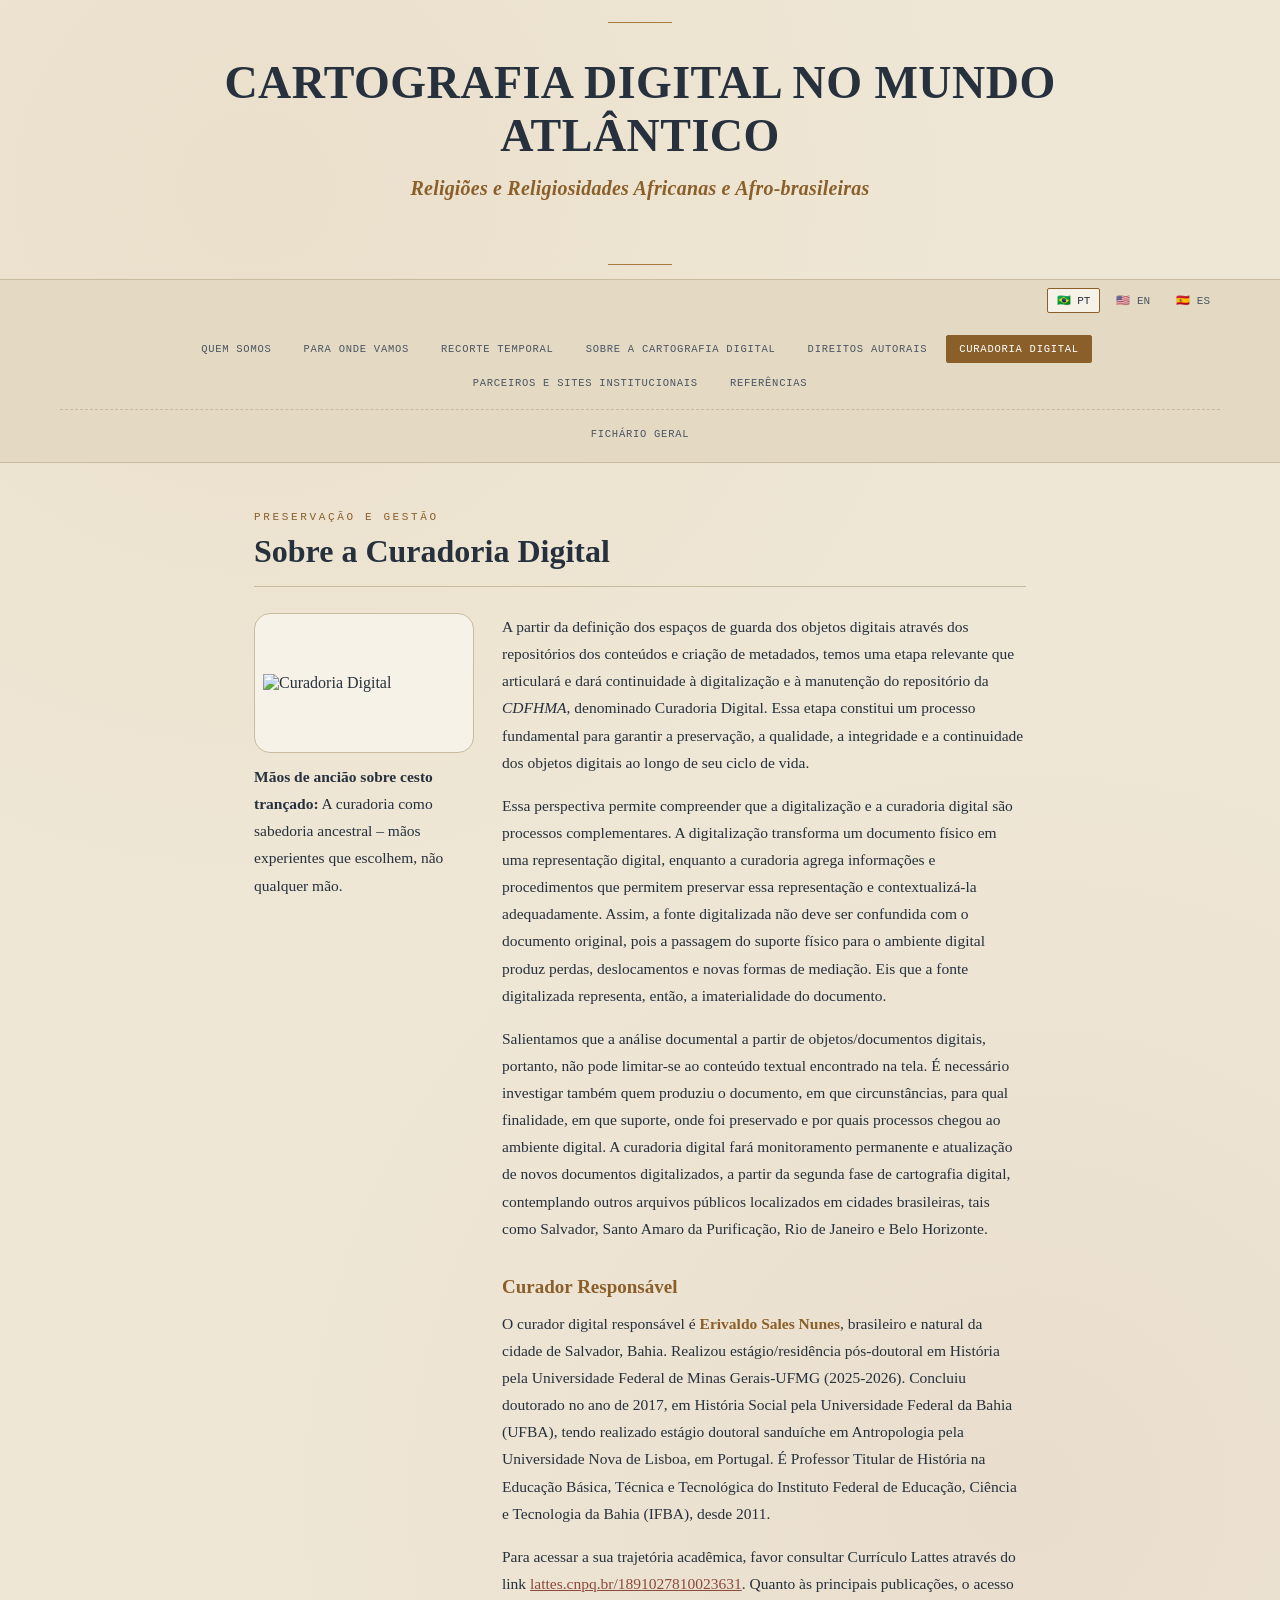
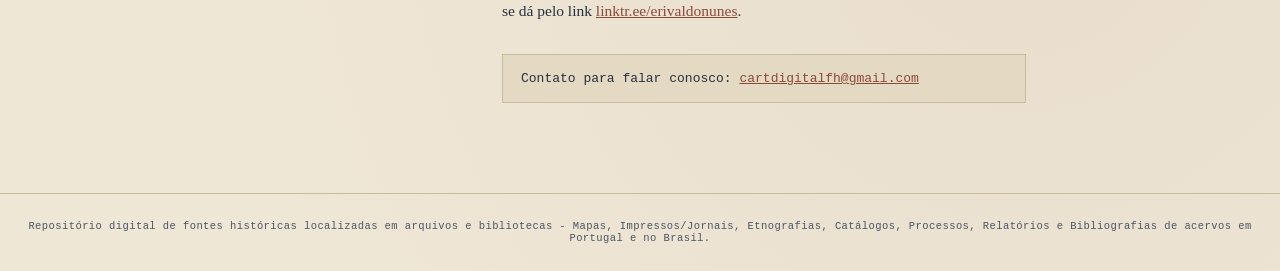
==== paginas/curadoria-digital.html @ 0e6ecdb9 "Atualização de traduções e divisão do site de forma organizada." ====
﻿<!DOCTYPE html>
<html lang="pt-BR">
<head>
<meta charset="UTF-8">
<meta name="viewport" content="width=device-width, initial-scale=1.0">
<title>Curadoria Digital | CARTOGRAFIA DIGITAL NO MUNDO ATLÂNTICO</title>
<link rel="stylesheet" href="../css/site.css">
</head>
<body data-page="curadoria-digital">
<header>
  <div class="brand-mark">
    <span class="logo-slot">
      <img src="https://i.ibb.co/hRgBhVH2/Whats-App-Image-2026-09-14-at-12-13-45.jpg" alt="Logo do projeto" onerror="this.parentElement.style.display='none'">
    </span>
  </div>
  <div class="brand-mark brand-mark--right">
    <span class="logo-slot">
      <img src="https://i.ibb.co/gMy9X9Sw/imagem-direit.jpg" alt="Imagem institucional" onerror="this.parentElement.style.display='none'">
    </span>
  </div>
  <h1>CARTOGRAFIA DIGITAL NO MUNDO ATLÂNTICO</h1>
  <p class="header-subtitle">Religiões e Religiosidades Africanas e Afro-brasileiras</p>
</header>
<nav class="language-switcher" aria-label="Idioma / Language / Idioma">
  <a href="?lang=pt" data-language="pt" aria-label="Português" title="Português">🇧🇷 PT</a>
  <a href="?lang=en" data-language="en" aria-label="English" title="English">🇺🇸 EN</a>
  <a href="?lang=es" data-language="es" aria-label="Español" title="Español">🇪🇸 ES</a>
</nav>
<nav class="site-nav" aria-label="Navegação principal">
  <div class="site-nav-row">
    <a href="quem-somos.html">Quem Somos</a>
    <a href="onde-chegar.html">Para Onde Vamos</a>
    <a href="recorte-temporal.html">Recorte Temporal</a>
    <a href="sobre-cdfhma.html">Sobre a Cartografia Digital</a>
    <a href="direitos-autorais.html">Direitos Autorais</a>
    <a href="curadoria-digital.html" class="active" aria-current="page">Curadoria Digital</a>
    <a href="parceiros.html">Parceiros e Sites Institucionais</a>
    <a href="referencias.html">Referências</a>
  </div>
  <div class="site-nav-row site-nav-row--fichario">
    <a href="../index.html">FICHÁRIO GERAL</a>
  </div>
</nav>
<section class="content-page">
  <div class="content-wrap">
    <div class="content-eyebrow">Preservação e Gestão</div>
    <h2>Sobre a Curadoria Digital</h2>
    <div class="content-body-with-image">
      <div class="page-figure">
        <div class="page-image">
          <img src="https://i.ibb.co/v4zdNG2F/curadoria-digital.jpg" alt="Curadoria Digital">
        </div>
        <p class="page-figure-caption"><strong>Mãos de ancião sobre cesto trançado:</strong> A curadoria como sabedoria ancestral – mãos experientes que escolhem, não qualquer mão.</p>
      </div>
      <div class="content-text">
    <p>A partir da definição dos espaços de guarda dos objetos digitais através dos repositórios dos conteúdos e criação de metadados, temos uma etapa relevante que articulará e dará continuidade à digitalização e à manutenção do repositório da <em>CDFHMA</em>, denominado Curadoria Digital. Essa etapa constitui um processo fundamental para garantir a preservação, a qualidade, a integridade e a continuidade dos objetos digitais ao longo de seu ciclo de vida.</p>
    <p>Essa perspectiva permite compreender que a digitalização e a curadoria digital são processos complementares. A digitalização transforma um documento físico em uma representação digital, enquanto a curadoria agrega informações e procedimentos que permitem preservar essa representação e contextualizá-la adequadamente. Assim, a fonte digitalizada não deve ser confundida com o documento original, pois a passagem do suporte físico para o ambiente digital produz perdas, deslocamentos e novas formas de mediação. Eis que a fonte digitalizada representa, então, a imaterialidade do documento.</p>
    <p>Salientamos que a análise documental a partir de objetos/documentos digitais, portanto, não pode limitar-se ao conteúdo textual encontrado na tela. É necessário investigar também quem produziu o documento, em que circunstâncias, para qual finalidade, em que suporte, onde foi preservado e por quais processos chegou ao ambiente digital. A curadoria digital fará monitoramento permanente e atualização de novos documentos digitalizados, a partir da segunda fase de cartografia digital, contemplando outros arquivos públicos localizados em cidades brasileiras, tais como Salvador, Santo Amaro da Purificação, Rio de Janeiro e Belo Horizonte.</p>

    <h3>Curador Responsável</h3>
    <p>O curador digital responsável é <strong>Erivaldo Sales Nunes</strong>, brasileiro e natural da cidade de Salvador, Bahia. Realizou estágio/residência pós-doutoral em História pela Universidade Federal de Minas Gerais-UFMG (2025-2026). Concluiu doutorado no ano de 2017, em História Social pela Universidade Federal da Bahia (UFBA), tendo realizado estágio doutoral sanduíche em Antropologia pela Universidade Nova de Lisboa, em Portugal. É Professor Titular de História na Educação Básica, Técnica e Tecnológica do Instituto Federal de Educação, Ciência e Tecnologia da Bahia (IFBA), desde 2011.</p>
    <p>Para acessar a sua trajetória acadêmica, favor consultar Currículo Lattes através do link <a href="http://lattes.cnpq.br/1891027810023631" target="_blank" rel="noopener">lattes.cnpq.br/1891027810023631</a>. Quanto às principais publicações, o acesso se dá pelo link <a href="https://linktr.ee/erivaldonunes?utm_source=linktree_profile_share" target="_blank" rel="noopener">linktr.ee/erivaldonunes</a>.</p>

    <div class="contact-box">Contato para falar conosco: <a href="mailto:cartdigitalfh@gmail.com">cartdigitalfh@gmail.com</a></div>
      </div>
    </div>
  </div>
</section>
<footer>Repositório digital de fontes históricas localizadas em arquivos e bibliotecas - Mapas, Impressos/Jornais, Etnografias, Catálogos, Processos, Relatórios e Bibliografias de acervos em Portugal e no Brasil.</footer>
<script src="../js/traducao.js" defer></script>
</body>
</html>
---- css/site.css ----
﻿@import url('https://cdnjs.cloudflare.com/ajax/libs/ibm-plex/6.4.1/css/ibm-plex-mono.min.css');

  :root{
    --paper: #EFE7D6;
    --paper-dark: #E4D9C2;
    --ink: #26313D;
    --ink-soft: #4B5563;
    --line: #C9BBA0;
    --brass: #A97A3D;
    --brass-dark: #8A5F2A;
    --seal: #8C4A3B;
    --card: #F7F2E7;
    --shadow: rgba(38,49,61,0.18);

    --c-C: #4C6B8A;  /* Cartografia - azul mapa */
    --c-B: #8C4A3B;  /* Bibliografia - vermelho tinta */
    --c-I: #A97A3D;  /* Iconografia - sépia */
    --c-F: #5B7A54;  /* Fotografia - verde musgo */
    --c-D: #6B5B95;  /* Documento oficial - roxo selo */
    --c-M: #4B5563;  /* Manuscrito - grafite */
    --c-A: #B08D57;  /* Áudio/Depoimento oral - dourado */
    --c-IMP: #B5652D;  /* Impresso/Jornal-Boletim - laranja queimado */
    --c-PPC: #6E3B3B;  /* Processo Político e Civil - vinho */
    --c-CAT: #3E7C6B;  /* Catálogo - verde petróleo */
    --c-RELAT: #7A5C3E;  /* Relatório - marrom couro */
  }

  *{box-sizing:border-box;}
  html{scroll-behavior:smooth;}

  body{
    margin:0;
    background:
      radial-gradient(circle at 20% 10%, rgba(169,122,61,0.07), transparent 40%),
      radial-gradient(circle at 80% 80%, rgba(140,74,59,0.06), transparent 45%),
      var(--paper);
    color:var(--ink);
    font-family: 'Source Serif 4', 'Georgia', serif;
    -webkit-font-smoothing: antialiased;
  }

  /* ---------- Header/Cabeçalho ---------- */
  header{
    padding: 56px 24px 40px;
    text-align:center;
    border-bottom: 1px solid var(--line);
    position:relative;
  }
  header::before, header::after{
    content:"";
    position:absolute;
    left:50%; transform:translateX(-50%);
    width:64px; height:1px;
    background:var(--brass);
  }
  header::before{ top:22px; }
  header::after{ bottom:14px; }

  .brand-mark{
    position:absolute;
    top:18px;
    left:24px;
    display:flex;
    align-items:center;
    gap:12px;
    max-width: 22vw;
  }
  .brand-mark--right{
    left:auto;
    right:24px;
  }
  .brand-mark .logo-slot{
    width:clamp(56px, 10vw, 230px);
    height:clamp(56px, 10vw, 230px);
    border:1px solid var(--line);
    border-radius:16px;
    background:var(--card);
    display:flex;
    align-items:center;
    justify-content:center;
    overflow:hidden;
    flex-shrink:0;
  }
  .brand-mark .logo-slot img{
    max-width:100%;
    max-height:100%;
    object-fit:contain;
    display:block;
  }
  .brand-mark .brand-label{
    font-family:'IBM Plex Mono', monospace;
    font-size:10.5px;
    letter-spacing:.1em;
    text-transform:uppercase;
    color:var(--ink-soft);
    text-align:left;
    line-height:1.35;
    max-width:130px;
  }
  @media (min-width:641px){
    header{ padding-bottom: 75px; }
    header{ padding-left: clamp(90px, 14vw, 260px); padding-right: clamp(90px, 14vw, 260px); }
  }
  @media (min-width:768px){
    header p.header-subtitle{ white-space:nowrap; }
  }
  @media (max-width:900px){
    .brand-mark .logo-slot{ width:clamp(48px, 9vw, 90px); height:clamp(48px, 9vw, 90px); }
  }
  @media (max-width:640px){
    header{ padding-left:24px; padding-right:24px; }
    .brand-mark{
      position:static;
      display:inline-flex;
      justify-content:center;
      vertical-align:top;
      margin:0 10px 14px;
      max-width:none;
    }
    .brand-mark .logo-slot{ width:64px; height:64px; }
  }

  /* ---------- Navegação entre páginas ---------- */
  .language-switcher{
    display:flex;
    justify-content:flex-end;
    gap:6px;
    padding:8px clamp(16px, 5vw, 60px);
    background:var(--paper-dark);
  }
  .language-switcher a{
    padding:5px 9px;
    border:1px solid transparent;
    border-radius:2px;
    color:var(--ink-soft);
    font-family:'IBM Plex Mono', monospace;
    font-size:11px;
    text-decoration:none;
    transition:all .15s ease;
  }
  .language-switcher a:hover,
  .language-switcher a[aria-current="true"]{
    color:var(--ink);
    border-color:var(--brass-dark);
    background:var(--card);
  }

  .site-nav{
    display:flex;
    flex-direction:column;
    align-items:center;
    gap:10px;
    padding:14px clamp(16px, 5vw, 60px);
    background:var(--paper-dark);
    border-bottom:1px solid var(--line);
  }
  .site-nav-row{
    display:flex;
    flex-wrap:wrap;
    justify-content:center;
    gap:6px;
  }
  .site-nav-row--fichario{
    margin-top:2px;
    padding-top:10px;
    border-top:1px dashed var(--line);
    width:100%;
  }
  .site-nav a{
    font-family:'IBM Plex Mono', monospace;
    font-size:10.5px;
    letter-spacing:.07em;
    text-transform:uppercase;
    color:var(--ink-soft);
    background:transparent;
    border:1px solid transparent;
    padding:7px 12px;
    border-radius:2px;
    cursor:pointer;
    transition: all .15s ease;
    white-space:nowrap;
  }
  .site-nav a:hover{
    color:var(--ink);
    border-color:var(--line);
  }
  .site-nav a.active{
    color:#fff;
    background:var(--brass-dark);
    border-color:var(--brass-dark);
  }

  .content-wrap{
    max-width:820px;
    margin:0 auto;
    padding:48px 24px 90px;
  }
  .content-eyebrow{
    font-family:'IBM Plex Mono', monospace;
    font-size:11px;
    letter-spacing:.24em;
    text-transform:uppercase;
    color:var(--brass-dark);
    margin-bottom:10px;
  }
  .content-wrap h2{
    font-family:'Playfair Display', 'Georgia', serif;
    font-size:clamp(24px, 4vw, 32px);
    margin:0 0 26px;
    padding-bottom:16px;
    border-bottom:1px solid var(--line);
  }
  .content-wrap h3{
    font-family:'Playfair Display', 'Georgia', serif;
    font-size:19px;
    margin:34px 0 12px;
    color:var(--brass-dark);
  }
  .content-wrap p{
    font-size:15.5px;
    line-height:1.75;
    color:var(--ink);
    margin:0 0 16px;
  }
  .content-wrap ul, .content-wrap ol{
    margin:0 0 16px;
    padding-left:22px;
    line-height:1.7;
    font-size:15px;
  }
  #page-direitos-autorais .content-text ul{
    font-size:15.5px;
  }
  .content-wrap li{ margin-bottom:6px; }
  .content-wrap a{ color:var(--seal); }
  .content-wrap strong{ color:var(--brass-dark); }

  .content-body-with-image{
    display:flex;
    gap:28px;
    align-items:flex-start;
  }
  .content-body-with-image .content-text{
    flex:1;
    min-width:0;
  }
  .content-image-frame{
    margin:16px auto 0;
  }
  .page-figure{
    flex-shrink:0;
    width:clamp(140px, 22vw, 220px);
    display:flex;
    flex-direction:column;
    gap:10px;
  }
  .page-image{
    width:100%;
    min-height:140px;
    border:1px solid var(--line);
    border-radius:16px;
    background:var(--card);
    overflow:hidden;
    display:flex;
    align-items:center;
    justify-content:center;
    padding:8px;
  }
  .page-image img{
    width:100%;
    height:auto;
    max-height:360px;
    object-fit:contain;
    display:block;
  }
  .page-image.content-image-frame{
    width:fit-content;
    max-width:100%;
    min-height:0;
    padding:0;
  }
  .content-image-frame img{
    width:auto;
    max-width:100%;
  }
  .page-image.placeholder{
    flex-direction:column;
    gap:6px;
    border-style:dashed;
    color:var(--ink-soft);
    text-align:center;
    padding:10px;
  }
  .page-image.placeholder .ph-icon{ font-size:1.8rem; opacity:.55; }
  .page-image.placeholder .ph-txt{ font-size:0.7rem; letter-spacing:.04em; text-transform:uppercase; opacity:.7; }
  .page-figure-caption{
    margin:0;
    font-size:0.85rem;
    line-height:1.55;
    color:var(--ink-soft);
  }
  .page-figure-caption strong{ color:var(--ink); }
  .page-intro-figure{
    padding:20px clamp(16px, 5vw, 60px) 0;
  }
  .page-intro-figure .page-figure{
    width:clamp(140px, 22vw, 220px);
    margin:0 auto;
  }
  @media (max-width:640px){
    .content-body-with-image{ flex-direction:column; }
    .page-figure{ width:100%; max-width:260px; margin:0 auto 10px; }
  }

  .info-table{
    width:100%;
    border-collapse:collapse;
    margin:8px 0 24px;
    font-size:13px;
  }
  .info-table caption{
    font-family:'IBM Plex Mono', monospace;
    font-size:11px;
    letter-spacing:.06em;
    color:var(--ink-soft);
    text-align:left;
    margin-bottom:8px;
  }
  .info-table th, .info-table td{
    border:1px solid var(--line);
    padding:8px 10px;
    text-align:left;
  }
  .info-table thead th{
    background:var(--paper-dark);
    font-family:'IBM Plex Mono', monospace;
    font-size:10.5px;
    letter-spacing:.06em;
    text-transform:uppercase;
    color:var(--ink-soft);
  }
  .info-table td{ font-family:'IBM Plex Mono', monospace; }
  .info-table tfoot td{ font-weight:700; background:var(--paper-dark); }

  .meta-steps{
    list-style:none;
    margin:0 0 24px;
    padding:0;
    display:flex;
    flex-direction:column;
    gap:10px;
  }
  .meta-steps li{
    display:flex;
    gap:14px;
    align-items:flex-start;
    border:1px solid var(--line);
    background:var(--card);
    padding:12px 14px;
    border-radius:2px;
  }
  .meta-steps .num{
    flex-shrink:0;
    width:24px; height:24px;
    border-radius:50%;
    background:var(--brass-dark);
    color:#fff;
    font-family:'IBM Plex Mono', monospace;
    font-size:11px;
    display:flex;
    align-items:center;
    justify-content:center;
  }
  .meta-steps .txt b{
    display:block;
    font-family:'IBM Plex Mono', monospace;
    font-size:13px;
    line-height:1.4;
    letter-spacing:.04em;
    text-transform:uppercase;
    color:var(--brass-dark);
    margin-bottom:3px;
  }
  .meta-steps .txt span{
    font-size:13.5px;
    color:var(--ink-soft);
    line-height:1.5;
  }

  .partner-cols{
    display:grid;
    grid-template-columns: repeat(auto-fit, minmax(220px, 1fr));
    gap:24px;
    margin-bottom:24px;
  }
  .partner-cols h4{
    font-family:'IBM Plex Mono', monospace;
    font-size:10.5px;
    letter-spacing:.08em;
    text-transform:uppercase;
    color:var(--ink-soft);
    margin:0 0 8px;
  }

  .ref-item{
    font-size:13.5px;
    line-height:1.7;
    color:var(--ink-soft);
    margin-bottom:14px;
    padding-left:0;
  }

  .contact-box{
    margin-top:30px;
    padding:16px 18px;
    border:1px solid var(--line);
    background:var(--paper-dark);
    font-family:'IBM Plex Mono', monospace;
    font-size:13px;
  }

  .eyebrow{
    font-family:'IBM Plex Mono', monospace;
    font-size:11px;
    letter-spacing:.28em;
    text-transform:uppercase;
    color:var(--brass-dark);
    margin-bottom:14px;
  }
  h1{
    font-family:'Playfair Display', 'Georgia', serif;
    font-weight:700;
    font-size:clamp(28px, 5vw, 46px);
    margin:0 0 10px;
    letter-spacing:.01em;
  }
  header p{
    max-width:560px;
    margin:0 auto;
    color:var(--ink-soft);
    font-size:15px;
    line-height:1.6;
  }
  header p.header-subtitle{
    font-family:'Playfair Display', 'Georgia', serif;
    font-size:clamp(16px, 2.4vw, 20px);
    font-weight:600;
    font-style:italic;
    color:var(--brass-dark);
    letter-spacing:.01em;
  }

  /* ---------- Filtros ---------- */
  .drawer{
    width:100%;
    max-width:none;
    margin: 0;
    padding: 22px clamp(24px, 6vw, 80px);
    background:var(--paper-dark);
    border-bottom:1px solid var(--line);
    display:flex;
    flex-direction:column;
    gap:14px;
    align-items:center;
    position:sticky;
    top:0;
    z-index:10;
    backdrop-filter: blur(2px);
  }
  .drawer-row{
    width:100%;
    display:flex;
    flex-wrap:nowrap;
    gap:16px;
    align-items:flex-end;
    justify-content:center;
    overflow-x:auto;
    padding-bottom:2px;
  }
  .drawer-row-secondary{
    flex-wrap:wrap;
    row-gap:8px;
    justify-content:center;
  }
  .drawer-row-secondary .field{ flex:0 1 260px; }
  .field{
    display:flex;
    flex-direction:column;
    gap:5px;
    flex:1 1 130px;
    min-width:0;
  }
  .drawer-row .field{ flex-shrink:1; }
  .field label{
    font-family:'IBM Plex Mono', monospace;
    font-size:10px;
    letter-spacing:.14em;
    text-transform:uppercase;
    color:var(--ink-soft);
  }
  .field input, .field select{
    font-family:'IBM Plex Mono', monospace;
    font-size:13px;
    padding:8px 10px;
    border:1px solid var(--line);
    background:var(--card);
    color:var(--ink);
    border-radius:2px;
    min-width:120px;
    width:100%;
  }
  .field input:focus, .field select:focus{
    outline:2px solid var(--brass);
    outline-offset:1px;
  }
  #busca{ min-width:180px; flex:1.4; }

  .count-tag{
    font-family:'IBM Plex Mono', monospace;
    font-size:11px;
    color:var(--ink-soft);
    padding-bottom:9px;
    white-space:nowrap;
  }
  .count-tag b{ color:var(--ink); }

  /* ---------- Grid de fichas ---------- */
  main{
    max-width:1100px;
    margin:0 auto;
    padding:36px 24px 80px;
  }
  .grid{
    display:grid;
    grid-template-columns: repeat(auto-fill, minmax(300px, 1fr));
    gap:26px;
  }

  .card{
    background:var(--card);
    border:1px solid var(--line);
    border-top: 4px solid var(--tipo-color, var(--brass));
    box-shadow: 0 2px 0 var(--line), 4px 6px 14px var(--shadow);
    padding:20px 20px 18px;
    position:relative;
    display:flex;
    flex-direction:column;
    gap:10px;
    opacity:0;
    transform:translateY(10px);
    animation: rise .5s ease forwards;
  }
  @keyframes rise{ to{ opacity:1; transform:translateY(0);} }

  .card::before{
    content:"";
    position:absolute;
    top:10px; right:16px;
    width:10px; height:10px;
    border-radius:50%;
    background: var(--paper);
    box-shadow: inset 0 0 0 1px var(--line);
  }

  .catalog-no{
    font-family:'IBM Plex Mono', monospace;
    font-size:11px;
    color:var(--ink-soft);
    letter-spacing:.06em;
  }

  .tipo-tag{
    align-self:flex-start;
    font-family:'IBM Plex Mono', monospace;
    font-size:10px;
    letter-spacing:.08em;
    text-transform:uppercase;
    color:#fff;
    background:var(--tipo-color, var(--brass));
    padding:3px 9px;
    border-radius:2px;
  }

  .card h3{
    font-family:'Playfair Display', 'Georgia', serif;
    font-size:19px;
    margin:2px 0 0;
    line-height:1.3;
  }

  .desc{
    font-size:14px;
    color:var(--ink-soft);
    line-height:1.55;
    flex-grow:1;
  }

  .meta-row{
    display:flex;
    flex-wrap:wrap;
    gap:8px 18px;
    font-family:'IBM Plex Mono', monospace;
    font-size:11.5px;
    color:var(--ink);
    border-top:1px dashed var(--line);
    padding-top:10px;
    margin-top:4px;
  }
  .meta-row span{ display:flex; gap:5px; align-items:baseline; }
  .meta-row span em{
    font-style:normal;
    color:var(--ink-soft);
    text-transform:uppercase;
    font-size:9.5px;
    letter-spacing:.08em;
  }

  .tema{
    font-size:12px;
    color:var(--brass-dark);
    font-family:'IBM Plex Mono', monospace;
  }

  .link-arquivo{
    margin-top:6px;
    align-self:flex-start;
    font-family:'IBM Plex Mono', monospace;
    font-size:12px;
    color:var(--seal);
    text-decoration:none;
    border-bottom:1px solid var(--seal);
    padding-bottom:1px;
    transition: opacity .15s ease;
  }
  .link-arquivo:hover{ opacity:.65; }

  .link-indisponivel{
    margin-top:6px;
    align-self:flex-start;
    font-family:'IBM Plex Mono', monospace;
    font-size:12px;
    color:var(--ink-soft);
    opacity:.7;
    font-style:italic;
    border-bottom:1px dashed var(--line);
    padding-bottom:1px;
  }

  .card:hover{
    box-shadow: 0 2px 0 var(--line), 6px 10px 20px var(--shadow);
    transform: translateY(-2px);
    transition: box-shadow .2s ease, transform .2s ease;
  }

  .legenda{
    max-width:1100px;
    margin:0 auto;
    padding:16px 24px 0;
  }
  .legenda details{
    border:1px solid var(--line);
    background:var(--paper-dark);
    padding:12px 16px;
  }
  .legenda summary{
    font-family:'IBM Plex Mono', monospace;
    font-size:11px;
    letter-spacing:.1em;
    text-transform:uppercase;
    color:var(--brass-dark);
    cursor:pointer;
  }
  .legenda-corpo{
    display:grid;
    grid-template-columns: repeat(auto-fit, minmax(240px, 1fr));
    gap:18px;
    margin-top:12px;
  }
  .legenda-grupo h4{
    font-family:'IBM Plex Mono', monospace;
    font-size:10px;
    letter-spacing:.1em;
    text-transform:uppercase;
    color:var(--ink-soft);
    margin:0 0 8px;
  }
  .legenda-item{
    display:flex;
    align-items:baseline;
    gap:8px;
    font-size:12.5px;
    color:var(--ink);
    padding:3px 0;
  }
  .legenda-item .swatch{
    width:10px; height:10px;
    border-radius:2px;
    flex-shrink:0;
    background:var(--brass);
  }
  .legenda-item .sigla{
    font-family:'IBM Plex Mono', monospace;
    font-weight:700;
    min-width:44px;
  }

  .empty, .erro{
    text-align:center;
    padding:60px 20px;
    color:var(--ink-soft);
    font-family:'IBM Plex Mono', monospace;
    font-size:13px;
  }
  .erro{ color:var(--seal); }

  footer{
    text-align:center;
    padding:26px;
    font-family:'IBM Plex Mono', monospace;
    font-size:10.5px;
    color:var(--ink-soft);
    border-top:1px solid var(--line);
    letter-spacing:.04em;
  }

  @media (prefers-reduced-motion: reduce){
    .card{ animation:none; opacity:1; transform:none; }
  }

  .site-nav a{ text-decoration:none; }
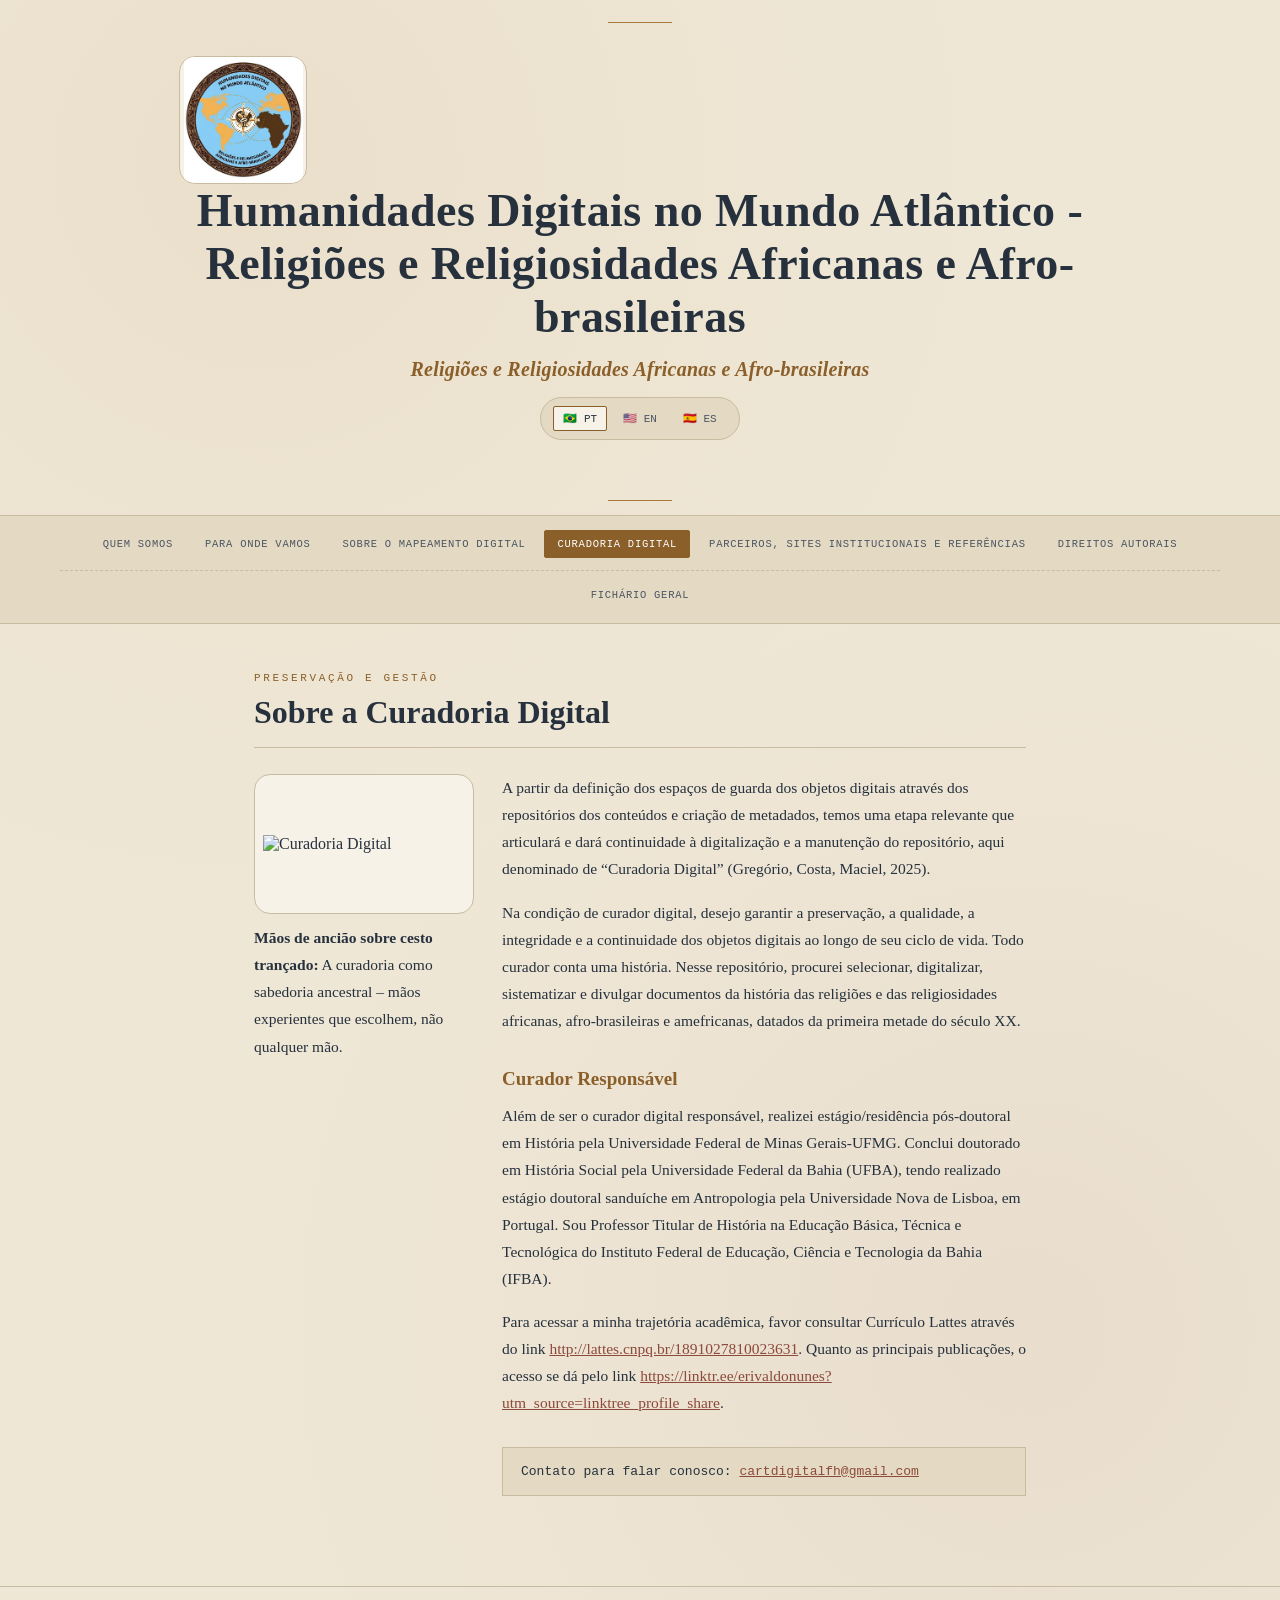
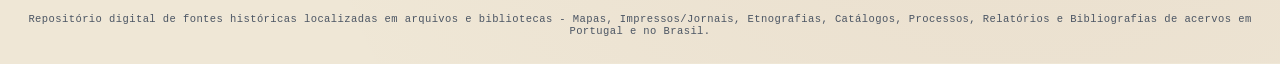
==== commit 53270f63: "Reestrutura site e textos para Humanidades Digitais Atualiza a identidade do projeto, reorganiza a n" ====
--- a/paginas/curadoria-digital.html
+++ b/paginas/curadoria-digital.html
@@ -3,39 +3,41 @@
 <head>
 <meta charset="UTF-8">
 <meta name="viewport" content="width=device-width, initial-scale=1.0">
-<title>Curadoria Digital | CARTOGRAFIA DIGITAL NO MUNDO ATLÂNTICO</title>
+<title>Curadoria Digital | Humanidades Digitais no Mundo Atlântico - Religiões e Religiosidades Africanas e Afro-brasileiras</title>
 <link rel="stylesheet" href="../css/site.css">
 </head>
 <body data-page="curadoria-digital">
 <header>
-  <div class="brand-mark">
-    <span class="logo-slot">
-      <img src="https://i.ibb.co/hRgBhVH2/Whats-App-Image-2026-09-14-at-12-13-45.jpg" alt="Logo do projeto" onerror="this.parentElement.style.display='none'">
-    </span>
+  <div class="header-top">
+    <div class="brand-mark">
+      <span class="logo-slot">
+        <img src="../assets/logo-projeto.jpeg" alt="Humanidades Digitais no Mundo Atlântico - Religiões e Religiosidades Africanas e Afro-brasileiras">
+      </span>
+    </div>
+    <div class="brand-mark brand-mark--right">
+      <span class="logo-slot">
+        <img src="https://i.ibb.co/gMy9X9Sw/imagem-direit.jpg" alt="Imagem institucional" onerror="this.parentElement.style.display='none'">
+      </span>
+    </div>
   </div>
-  <div class="brand-mark brand-mark--right">
-    <span class="logo-slot">
-      <img src="https://i.ibb.co/gMy9X9Sw/imagem-direit.jpg" alt="Imagem institucional" onerror="this.parentElement.style.display='none'">
-    </span>
+  <h1>Humanidades Digitais no Mundo Atlântico - Religiões e Religiosidades Africanas e Afro-brasileiras</h1>
+  <p class="header-subtitle">Religiões e Religiosidades Africanas e Afro-brasileiras</p>
+  <div class="header-language-wrap">
+    <nav class="language-switcher" aria-label="Idioma / Language / Idioma">
+      <a href="?lang=pt" data-language="pt" aria-label="Português" title="Português">🇧🇷 PT</a>
+      <a href="?lang=en" data-language="en" aria-label="English" title="English">🇺🇸 EN</a>
+      <a href="?lang=es" data-language="es" aria-label="Español" title="Español">🇪🇸 ES</a>
+    </nav>
   </div>
-  <h1>CARTOGRAFIA DIGITAL NO MUNDO ATLÂNTICO</h1>
-  <p class="header-subtitle">Religiões e Religiosidades Africanas e Afro-brasileiras</p>
 </header>
-<nav class="language-switcher" aria-label="Idioma / Language / Idioma">
-  <a href="?lang=pt" data-language="pt" aria-label="Português" title="Português">🇧🇷 PT</a>
-  <a href="?lang=en" data-language="en" aria-label="English" title="English">🇺🇸 EN</a>
-  <a href="?lang=es" data-language="es" aria-label="Español" title="Español">🇪🇸 ES</a>
-</nav>
 <nav class="site-nav" aria-label="Navegação principal">
   <div class="site-nav-row">
     <a href="quem-somos.html">Quem Somos</a>
     <a href="onde-chegar.html">Para Onde Vamos</a>
-    <a href="recorte-temporal.html">Recorte Temporal</a>
-    <a href="sobre-cdfhma.html">Sobre a Cartografia Digital</a>
+    <a href="sobre-cdfhma.html">Sobre o Mapeamento Digital</a>
+    <a href="curadoria-digital.html" class="active" aria-current="page">Curadoria Digital</a>
+    <a href="parceiros.html">Parceiros, Sites Institucionais e Referências</a>
     <a href="direitos-autorais.html">Direitos Autorais</a>
-    <a href="curadoria-digital.html" class="active" aria-current="page">Curadoria Digital</a>
-    <a href="parceiros.html">Parceiros e Sites Institucionais</a>
-    <a href="referencias.html">Referências</a>
   </div>
   <div class="site-nav-row site-nav-row--fichario">
     <a href="../index.html">FICHÁRIO GERAL</a>
@@ -53,13 +55,12 @@
         <p class="page-figure-caption"><strong>Mãos de ancião sobre cesto trançado:</strong> A curadoria como sabedoria ancestral – mãos experientes que escolhem, não qualquer mão.</p>
       </div>
       <div class="content-text">
-    <p>A partir da definição dos espaços de guarda dos objetos digitais através dos repositórios dos conteúdos e criação de metadados, temos uma etapa relevante que articulará e dará continuidade à digitalização e à manutenção do repositório da <em>CDFHMA</em>, denominado Curadoria Digital. Essa etapa constitui um processo fundamental para garantir a preservação, a qualidade, a integridade e a continuidade dos objetos digitais ao longo de seu ciclo de vida.</p>
-    <p>Essa perspectiva permite compreender que a digitalização e a curadoria digital são processos complementares. A digitalização transforma um documento físico em uma representação digital, enquanto a curadoria agrega informações e procedimentos que permitem preservar essa representação e contextualizá-la adequadamente. Assim, a fonte digitalizada não deve ser confundida com o documento original, pois a passagem do suporte físico para o ambiente digital produz perdas, deslocamentos e novas formas de mediação. Eis que a fonte digitalizada representa, então, a imaterialidade do documento.</p>
-    <p>Salientamos que a análise documental a partir de objetos/documentos digitais, portanto, não pode limitar-se ao conteúdo textual encontrado na tela. É necessário investigar também quem produziu o documento, em que circunstâncias, para qual finalidade, em que suporte, onde foi preservado e por quais processos chegou ao ambiente digital. A curadoria digital fará monitoramento permanente e atualização de novos documentos digitalizados, a partir da segunda fase de cartografia digital, contemplando outros arquivos públicos localizados em cidades brasileiras, tais como Salvador, Santo Amaro da Purificação, Rio de Janeiro e Belo Horizonte.</p>
+    <p>A partir da definição dos espaços de guarda dos objetos digitais através dos repositórios dos conteúdos e criação de metadados, temos uma etapa relevante que articulará e dará continuidade à digitalização e a manutenção do repositório, aqui denominado de “Curadoria Digital” (Gregório, Costa, Maciel, 2025).</p>
+    <p>Na condição de curador digital, desejo garantir a preservação, a qualidade, a integridade e a continuidade dos objetos digitais ao longo de seu ciclo de vida. Todo curador conta uma história. Nesse repositório, procurei selecionar, digitalizar, sistematizar e divulgar documentos da história das religiões e das religiosidades africanas, afro-brasileiras e amefricanas, datados da primeira metade do século XX.</p>
 
     <h3>Curador Responsável</h3>
-    <p>O curador digital responsável é <strong>Erivaldo Sales Nunes</strong>, brasileiro e natural da cidade de Salvador, Bahia. Realizou estágio/residência pós-doutoral em História pela Universidade Federal de Minas Gerais-UFMG (2025-2026). Concluiu doutorado no ano de 2017, em História Social pela Universidade Federal da Bahia (UFBA), tendo realizado estágio doutoral sanduíche em Antropologia pela Universidade Nova de Lisboa, em Portugal. É Professor Titular de História na Educação Básica, Técnica e Tecnológica do Instituto Federal de Educação, Ciência e Tecnologia da Bahia (IFBA), desde 2011.</p>
-    <p>Para acessar a sua trajetória acadêmica, favor consultar Currículo Lattes através do link <a href="http://lattes.cnpq.br/1891027810023631" target="_blank" rel="noopener">lattes.cnpq.br/1891027810023631</a>. Quanto às principais publicações, o acesso se dá pelo link <a href="https://linktr.ee/erivaldonunes?utm_source=linktree_profile_share" target="_blank" rel="noopener">linktr.ee/erivaldonunes</a>.</p>
+    <p>Além de ser o curador digital responsável, realizei estágio/residência pós-doutoral em História pela Universidade Federal de Minas Gerais-UFMG. Conclui doutorado em História Social pela Universidade Federal da Bahia (UFBA), tendo realizado estágio doutoral sanduíche em Antropologia pela Universidade Nova de Lisboa, em Portugal. Sou Professor Titular de História na Educação Básica, Técnica e Tecnológica do Instituto Federal de Educação, Ciência e Tecnologia da Bahia (IFBA).</p>
+    <p>Para acessar a minha trajetória acadêmica, favor consultar Currículo Lattes através do link <a href="http://lattes.cnpq.br/1891027810023631" target="_blank" rel="noopener">http://lattes.cnpq.br/1891027810023631</a>. Quanto as principais publicações, o acesso se dá pelo link <a href="https://linktr.ee/erivaldonunes?utm_source=linktree_profile_share" target="_blank" rel="noopener">https://linktr.ee/erivaldonunes?utm_source=linktree_profile_share</a>.</p>
 
     <div class="contact-box">Contato para falar conosco: <a href="mailto:cartdigitalfh@gmail.com">cartdigitalfh@gmail.com</a></div>
       </div>
--- a/css/site.css
+++ b/css/site.css
@@ -56,21 +56,30 @@
   header::before{ top:22px; }
   header::after{ bottom:14px; }
 
+  .header-top{
+    position:relative;
+    z-index:1;
+    display:flex;
+    align-items:center;
+    justify-content:space-between;
+    gap:16px;
+    max-width: 1400px;
+    margin: 0 auto;
+  }
+
   .brand-mark{
-    position:absolute;
-    top:18px;
-    left:24px;
+    position:static;
     display:flex;
     align-items:center;
     gap:12px;
     max-width: 22vw;
+    flex:0 0 auto;
   }
   .brand-mark--right{
-    left:auto;
-    right:24px;
-  }
-  .brand-mark .logo-slot{
-    width:clamp(56px, 10vw, 230px);
+    margin-left:auto;
+  }
+
+  .brand-mark .logo-slot{    width:clamp(56px, 10vw, 230px);
     height:clamp(56px, 10vw, 230px);
     border:1px solid var(--line);
     border-radius:16px;
@@ -109,6 +118,10 @@
   }
   @media (max-width:640px){
     header{ padding-left:24px; padding-right:24px; }
+    .header-top{
+      flex-wrap:wrap;
+      justify-content:center;
+    }
     .brand-mark{
       position:static;
       display:inline-flex;
@@ -116,17 +129,38 @@
       vertical-align:top;
       margin:0 10px 14px;
       max-width:none;
+      flex:0 0 auto;
     }
     .brand-mark .logo-slot{ width:64px; height:64px; }
+    .header-language-wrap{
+      justify-content:center;
+      padding-right:0;
+      padding-left:0;
+      margin-top: 2px;
+    }
+    .language-switcher{ width:auto; justify-content:center; }
   }
 
   /* ---------- Navegação entre páginas ---------- */
+  .header-language-wrap{
+    width:100%;
+    display:flex;
+    justify-content:center;
+    padding: 8px 0 0;
+    margin-top: 4px;
+  }
+
   .language-switcher{
-    display:flex;
-    justify-content:flex-end;
+    display:inline-flex;
+    justify-content:center;
+    align-items:center;
     gap:6px;
-    padding:8px clamp(16px, 5vw, 60px);
+    padding:8px 12px;
     background:var(--paper-dark);
+    border:1px solid var(--line);
+    border-radius:999px;
+    margin:0;
+    flex:0 1 auto;
   }
   .language-switcher a{
     padding:5px 9px;
@@ -244,6 +278,46 @@
     flex:1;
     min-width:0;
   }
+  .temporal-block{
+    margin-top:20px;
+  }
+  .references-layout{
+    display:flex;
+    align-items:flex-start;
+    gap:20px;
+  }
+  .references-layout .page-figure{
+    width:clamp(140px, 20vw, 200px);
+  }
+  .references-content{
+    flex:1;
+    min-width:0;
+  }
+  .references-content .ref-item{
+    margin-bottom:14px;
+  }
+  .chart-figure{
+    margin:20px auto;
+    max-width:720px;
+  }
+  .chart-figure img{
+    display:block;
+    width:100%;
+    height:auto;
+  }
+  .chart-figure figcaption{
+    margin-top:8px;
+    color:var(--ink-soft);
+    font-size:13px;
+    text-align:center;
+  }
+  .chart-source,
+  .table-source{
+    margin:6px 0 18px !important;
+    color:var(--ink-soft) !important;
+    font-size:12px !important;
+    text-align:center;
+  }
   .content-image-frame{
     margin:16px auto 0;
   }
@@ -308,7 +382,8 @@
     margin:0 auto;
   }
   @media (max-width:640px){
-    .content-body-with-image{ flex-direction:column; }
+    .content-body-with-image,
+    .references-layout{ flex-direction:column; }
     .page-figure{ width:100%; max-width:260px; margin:0 auto 10px; }
   }
 
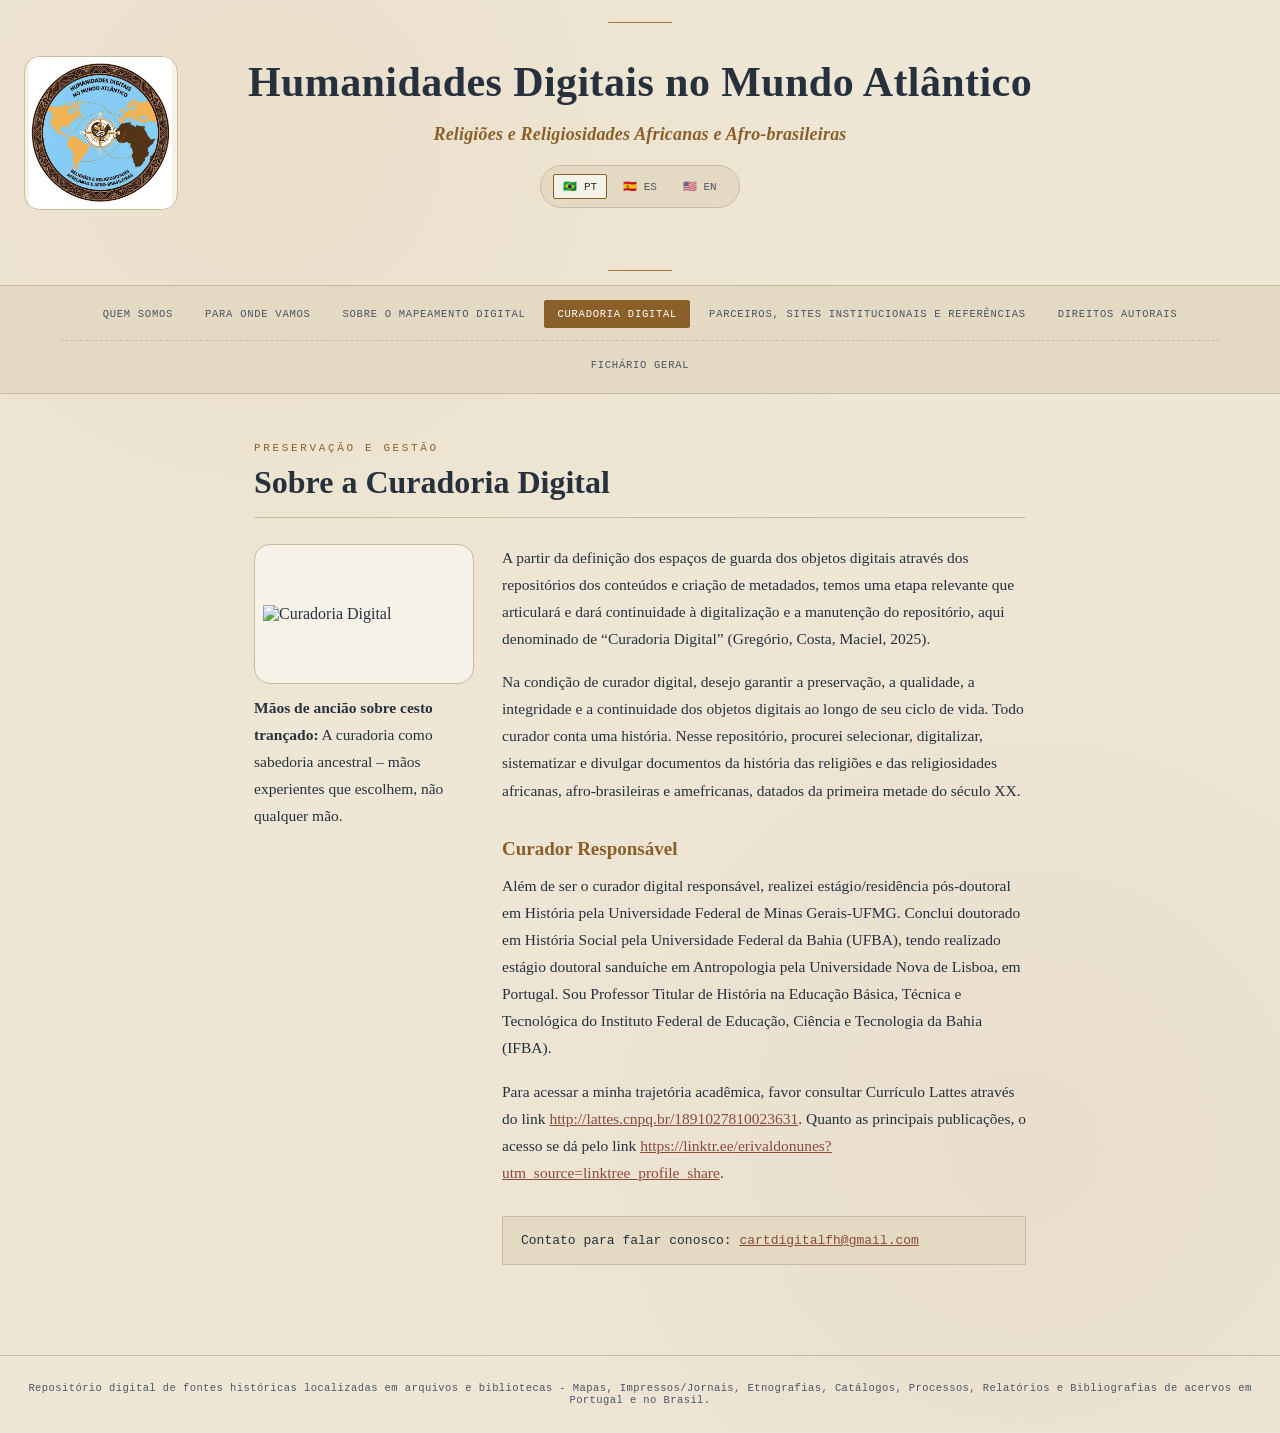
==== commit c1f84b4d: "Add English and Spanish catalog translations Translate catalog records and metadata for English and " ====
--- a/paginas/curadoria-digital.html
+++ b/paginas/curadoria-digital.html
@@ -3,7 +3,7 @@
 <head>
 <meta charset="UTF-8">
 <meta name="viewport" content="width=device-width, initial-scale=1.0">
-<title>Curadoria Digital | Humanidades Digitais no Mundo Atlântico - Religiões e Religiosidades Africanas e Afro-brasileiras</title>
+<title>Curadoria Digital | Humanidades Digitais no Mundo Atlântico</title>
 <link rel="stylesheet" href="../css/site.css">
 </head>
 <body data-page="curadoria-digital">
@@ -11,7 +11,7 @@
   <div class="header-top">
     <div class="brand-mark">
       <span class="logo-slot">
-        <img src="../assets/logo-projeto.jpeg" alt="Humanidades Digitais no Mundo Atlântico - Religiões e Religiosidades Africanas e Afro-brasileiras">
+        <img src="../assets/logo-projeto.jpeg" alt="Humanidades Digitais no Mundo Atlântico">
       </span>
     </div>
     <div class="brand-mark brand-mark--right">
@@ -20,13 +20,13 @@
       </span>
     </div>
   </div>
-  <h1>Humanidades Digitais no Mundo Atlântico - Religiões e Religiosidades Africanas e Afro-brasileiras</h1>
+  <h1>Humanidades Digitais no Mundo Atlântico</h1>
   <p class="header-subtitle">Religiões e Religiosidades Africanas e Afro-brasileiras</p>
   <div class="header-language-wrap">
     <nav class="language-switcher" aria-label="Idioma / Language / Idioma">
       <a href="?lang=pt" data-language="pt" aria-label="Português" title="Português">🇧🇷 PT</a>
+      <a href="?lang=es" data-language="es" aria-label="Español" title="Español">🇪🇸 ES</a>
       <a href="?lang=en" data-language="en" aria-label="English" title="English">🇺🇸 EN</a>
-      <a href="?lang=es" data-language="es" aria-label="Español" title="Español">🇪🇸 ES</a>
     </nav>
   </div>
 </header>
--- a/css/site.css
+++ b/css/site.css
@@ -63,8 +63,8 @@
     align-items:center;
     justify-content:space-between;
     gap:16px;
-    max-width: 1400px;
-    margin: 0 auto;
+    max-width: none;
+    margin: 0;
   }
 
   .brand-mark{
@@ -79,8 +79,8 @@
     margin-left:auto;
   }
 
-  .brand-mark .logo-slot{    width:clamp(56px, 10vw, 230px);
-    height:clamp(56px, 10vw, 230px);
+  .brand-mark .logo-slot{    width:clamp(72px, 12vw, 250px);
+    height:clamp(72px, 12vw, 250px);
     border:1px solid var(--line);
     border-radius:16px;
     background:var(--card);
@@ -108,26 +108,50 @@
   }
   @media (min-width:641px){
     header{ padding-bottom: 75px; }
-    header{ padding-left: clamp(90px, 14vw, 260px); padding-right: clamp(90px, 14vw, 260px); }
+    header{ padding-left:24px; padding-right:24px; }
+    header{
+      display:grid;
+      grid-template-columns:minmax(0, 1fr) minmax(0, 6fr) minmax(0, 1fr);
+      column-gap:16px;
+      align-items:center;
+    }
+    .header-top{ display:contents; }
+    .brand-mark:first-child{
+      grid-column:1;
+      grid-row:1 / 4;
+      justify-self:start;
+      align-self:center;
+    }
+    .brand-mark--right{
+      grid-column:3;
+      grid-row:1 / 4;
+      justify-self:end;
+      align-self:center;
+      margin-left:0;
+    }
+    header h1,
+    header p.header-subtitle,
+    .header-language-wrap{ grid-column:2; }
+    header h1{ font-size:clamp(26px, 4.4vw, 42px); }
   }
   @media (min-width:768px){
     header p.header-subtitle{ white-space:nowrap; }
   }
   @media (max-width:900px){
-    .brand-mark .logo-slot{ width:clamp(48px, 9vw, 90px); height:clamp(48px, 9vw, 90px); }
+    .brand-mark .logo-slot{ width:clamp(60px, 10vw, 110px); height:clamp(60px, 10vw, 110px); }
   }
   @media (max-width:640px){
     header{ padding-left:24px; padding-right:24px; }
     .header-top{
-      flex-wrap:wrap;
-      justify-content:center;
+      flex-wrap:nowrap;
+      justify-content:space-between;
     }
     .brand-mark{
       position:static;
       display:inline-flex;
       justify-content:center;
       vertical-align:top;
-      margin:0 10px 14px;
+      margin:0 0 14px;
       max-width:none;
       flex:0 0 auto;
     }
@@ -278,16 +302,13 @@
     flex:1;
     min-width:0;
   }
-  .temporal-block{
-    margin-top:20px;
+  .content-text > h3:first-child{
+    margin-top:0;
   }
   .references-layout{
     display:flex;
     align-items:flex-start;
-    gap:20px;
-  }
-  .references-layout .page-figure{
-    width:clamp(140px, 20vw, 200px);
+    gap:28px;
   }
   .references-content{
     flex:1;
@@ -295,6 +316,9 @@
   }
   .references-content .ref-item{
     margin-bottom:14px;
+  }
+  .content-wrap a{
+    overflow-wrap:anywhere;
   }
   .chart-figure{
     margin:20px auto;
@@ -518,7 +542,7 @@
   }
   header p.header-subtitle{
     font-family:'Playfair Display', 'Georgia', serif;
-    font-size:clamp(16px, 2.4vw, 20px);
+    font-size:clamp(15px, 2.2vw, 18px);
     font-weight:600;
     font-style:italic;
     color:var(--brass-dark);
@@ -662,6 +686,19 @@
     margin:2px 0 0;
     line-height:1.3;
   }
+  .titulo-original{
+    margin:0;
+    font-size:12.5px;
+    line-height:1.45;
+    color:var(--ink-soft);
+  }
+  .titulo-original em{
+    font-family:'IBM Plex Mono', monospace;
+    font-size:10.5px;
+    font-style:normal;
+    letter-spacing:.06em;
+    text-transform:uppercase;
+  }
 
   .desc{
     font-size:14px;
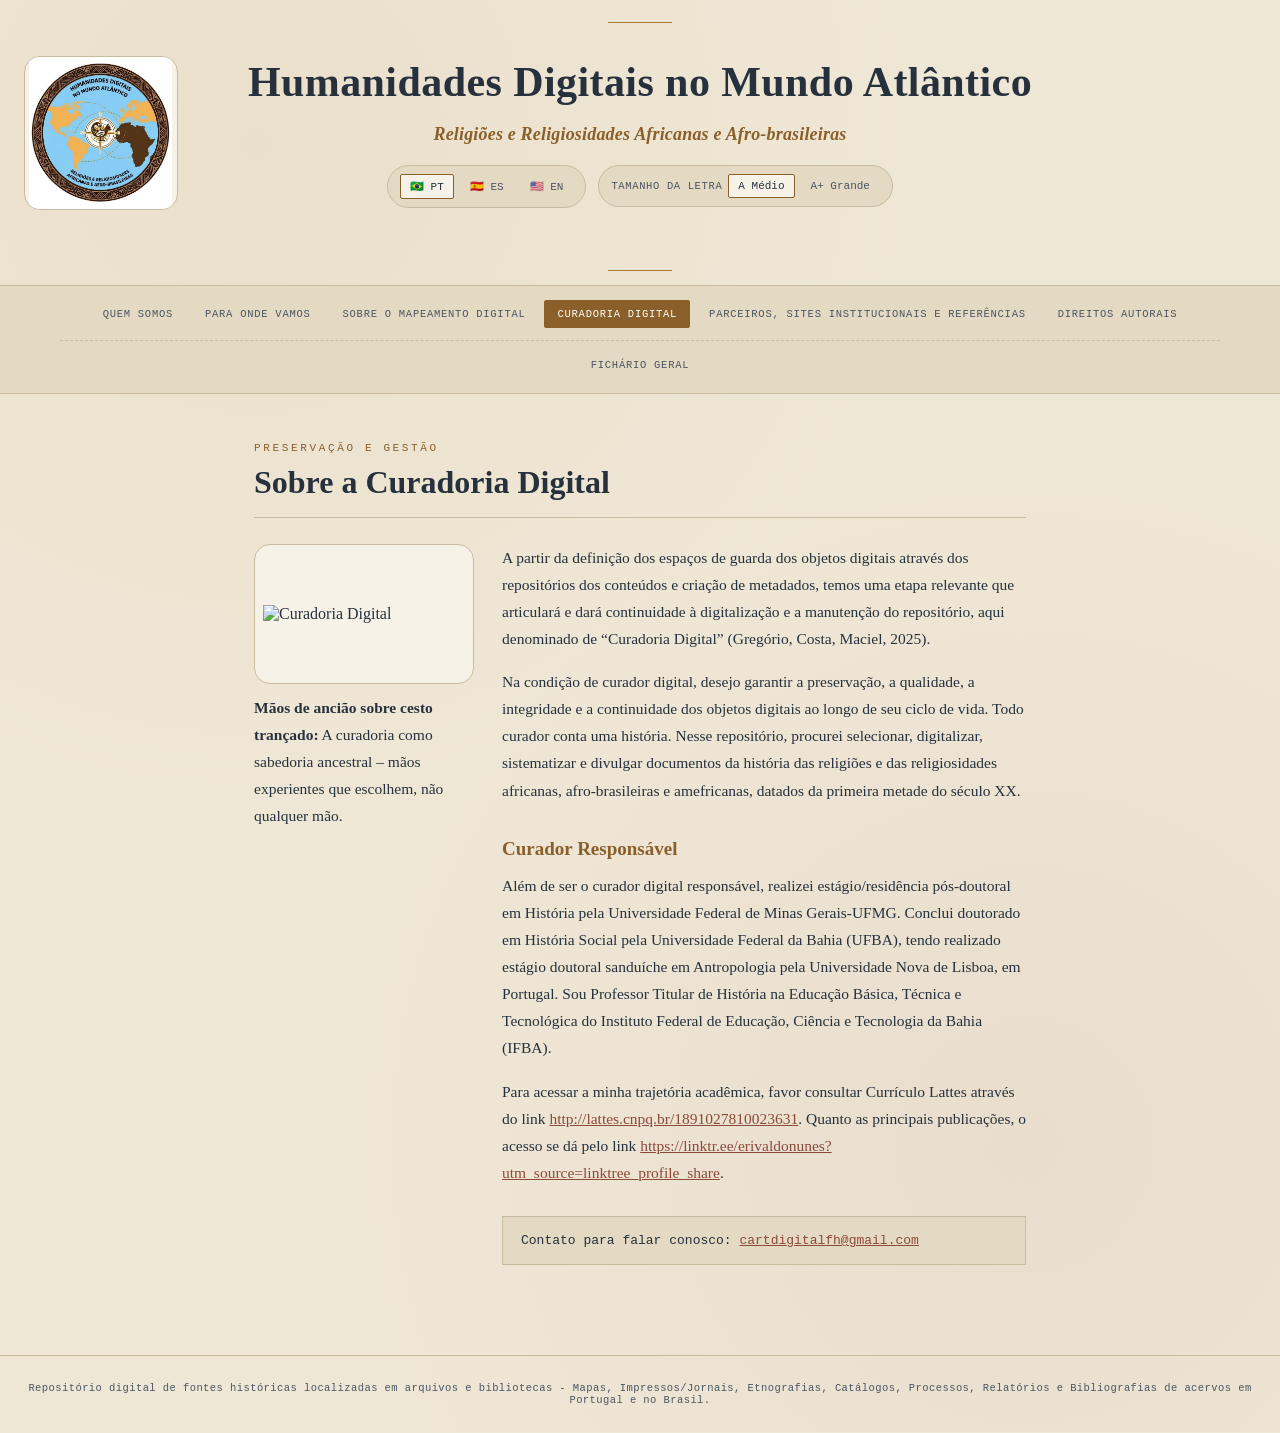
==== commit a6e278fe: "Add adjustable text size across pages Add medium and large text controls with a saved preference and" ====
--- a/paginas/curadoria-digital.html
+++ b/paginas/curadoria-digital.html
@@ -5,6 +5,7 @@
 <meta name="viewport" content="width=device-width, initial-scale=1.0">
 <title>Curadoria Digital | Humanidades Digitais no Mundo Atlântico</title>
 <link rel="stylesheet" href="../css/site.css">
+<script>try{if(localStorage.getItem("tamanhoFonte")==="grande")document.documentElement.dataset.fonte="grande";}catch(e){}</script>
 </head>
 <body data-page="curadoria-digital">
 <header>
@@ -28,6 +29,11 @@
       <a href="?lang=es" data-language="es" aria-label="Español" title="Español">🇪🇸 ES</a>
       <a href="?lang=en" data-language="en" aria-label="English" title="English">🇺🇸 EN</a>
     </nav>
+    <div class="font-size-switcher" role="group" aria-label="Tamanho da letra">
+      <span class="font-size-label">Tamanho da letra</span>
+      <button type="button" data-fonte="medio" aria-pressed="true">A Médio</button>
+      <button type="button" data-fonte="grande" aria-pressed="false">A+ Grande</button>
+    </div>
   </div>
 </header>
 <nav class="site-nav" aria-label="Navegação principal">
--- a/css/site.css
+++ b/css/site.css
@@ -23,10 +23,14 @@
     --c-PPC: #6E3B3B;  /* Processo Político e Civil - vinho */
     --c-CAT: #3E7C6B;  /* Catálogo - verde petróleo */
     --c-RELAT: #7A5C3E;  /* Relatório - marrom couro */
+
+    --escala-fonte: 1;
   }
 
   *{box-sizing:border-box;}
   html{scroll-behavior:smooth;}
+  html{ font-size:calc(100% * var(--escala-fonte)); }
+  html[data-fonte="grande"]{ --escala-fonte: 1.2; }
 
   body{
     margin:0;
@@ -98,7 +102,7 @@
   }
   .brand-mark .brand-label{
     font-family:'IBM Plex Mono', monospace;
-    font-size:10.5px;
+    font-size:calc(10.5px * var(--escala-fonte));
     letter-spacing:.1em;
     text-transform:uppercase;
     color:var(--ink-soft);
@@ -132,7 +136,7 @@
     header h1,
     header p.header-subtitle,
     .header-language-wrap{ grid-column:2; }
-    header h1{ font-size:clamp(26px, 4.4vw, 42px); }
+    header h1{ font-size:calc(clamp(26px, 4.4vw, 42px) * var(--escala-fonte)); }
   }
   @media (min-width:768px){
     header p.header-subtitle{ white-space:nowrap; }
@@ -170,6 +174,9 @@
     width:100%;
     display:flex;
     justify-content:center;
+    flex-wrap:wrap;
+    align-items:center;
+    gap:8px 12px;
     padding: 8px 0 0;
     margin-top: 4px;
   }
@@ -192,7 +199,7 @@
     border-radius:2px;
     color:var(--ink-soft);
     font-family:'IBM Plex Mono', monospace;
-    font-size:11px;
+    font-size:calc(11px * var(--escala-fonte));
     text-decoration:none;
     transition:all .15s ease;
   }
@@ -202,6 +209,39 @@
     border-color:var(--brass-dark);
     background:var(--card);
   }
+  .font-size-switcher{
+    display:inline-flex;
+    align-items:center;
+    gap:6px;
+    padding:8px 12px;
+    background:var(--paper-dark);
+    border:1px solid var(--line);
+    border-radius:999px;
+  }
+  .font-size-label{
+    color:var(--ink-soft);
+    font-family:'IBM Plex Mono', monospace;
+    font-size:calc(10.5px * var(--escala-fonte));
+    letter-spacing:.06em;
+    text-transform:uppercase;
+  }
+  .font-size-switcher button{
+    padding:5px 9px;
+    border:1px solid transparent;
+    border-radius:2px;
+    background:none;
+    color:var(--ink-soft);
+    font-family:'IBM Plex Mono', monospace;
+    font-size:calc(11px * var(--escala-fonte));
+    cursor:pointer;
+    transition:all .15s ease;
+  }
+  .font-size-switcher button:hover,
+  .font-size-switcher button[aria-pressed="true"]{
+    color:var(--ink);
+    border-color:var(--brass-dark);
+    background:var(--card);
+  }
 
   .site-nav{
     display:flex;
@@ -226,7 +266,7 @@
   }
   .site-nav a{
     font-family:'IBM Plex Mono', monospace;
-    font-size:10.5px;
+    font-size:calc(10.5px * var(--escala-fonte));
     letter-spacing:.07em;
     text-transform:uppercase;
     color:var(--ink-soft);
@@ -255,7 +295,7 @@
   }
   .content-eyebrow{
     font-family:'IBM Plex Mono', monospace;
-    font-size:11px;
+    font-size:calc(11px * var(--escala-fonte));
     letter-spacing:.24em;
     text-transform:uppercase;
     color:var(--brass-dark);
@@ -263,19 +303,19 @@
   }
   .content-wrap h2{
     font-family:'Playfair Display', 'Georgia', serif;
-    font-size:clamp(24px, 4vw, 32px);
+    font-size:calc(clamp(24px, 4vw, 32px) * var(--escala-fonte));
     margin:0 0 26px;
     padding-bottom:16px;
     border-bottom:1px solid var(--line);
   }
   .content-wrap h3{
     font-family:'Playfair Display', 'Georgia', serif;
-    font-size:19px;
+    font-size:calc(19px * var(--escala-fonte));
     margin:34px 0 12px;
     color:var(--brass-dark);
   }
   .content-wrap p{
-    font-size:15.5px;
+    font-size:calc(15.5px * var(--escala-fonte));
     line-height:1.75;
     color:var(--ink);
     margin:0 0 16px;
@@ -284,10 +324,10 @@
     margin:0 0 16px;
     padding-left:22px;
     line-height:1.7;
-    font-size:15px;
+    font-size:calc(15px * var(--escala-fonte));
   }
   #page-direitos-autorais .content-text ul{
-    font-size:15.5px;
+    font-size:calc(15.5px * var(--escala-fonte));
   }
   .content-wrap li{ margin-bottom:6px; }
   .content-wrap a{ color:var(--seal); }
@@ -332,14 +372,14 @@
   .chart-figure figcaption{
     margin-top:8px;
     color:var(--ink-soft);
-    font-size:13px;
+    font-size:calc(13px * var(--escala-fonte));
     text-align:center;
   }
   .chart-source,
   .table-source{
     margin:6px 0 18px !important;
     color:var(--ink-soft) !important;
-    font-size:12px !important;
+    font-size:calc(12px * var(--escala-fonte)) !important;
     text-align:center;
   }
   .content-image-frame{
@@ -415,11 +455,11 @@
     width:100%;
     border-collapse:collapse;
     margin:8px 0 24px;
-    font-size:13px;
+    font-size:calc(13px * var(--escala-fonte));
   }
   .info-table caption{
     font-family:'IBM Plex Mono', monospace;
-    font-size:11px;
+    font-size:calc(11px * var(--escala-fonte));
     letter-spacing:.06em;
     color:var(--ink-soft);
     text-align:left;
@@ -433,7 +473,7 @@
   .info-table thead th{
     background:var(--paper-dark);
     font-family:'IBM Plex Mono', monospace;
-    font-size:10.5px;
+    font-size:calc(10.5px * var(--escala-fonte));
     letter-spacing:.06em;
     text-transform:uppercase;
     color:var(--ink-soft);
@@ -465,7 +505,7 @@
     background:var(--brass-dark);
     color:#fff;
     font-family:'IBM Plex Mono', monospace;
-    font-size:11px;
+    font-size:calc(11px * var(--escala-fonte));
     display:flex;
     align-items:center;
     justify-content:center;
@@ -473,7 +513,7 @@
   .meta-steps .txt b{
     display:block;
     font-family:'IBM Plex Mono', monospace;
-    font-size:13px;
+    font-size:calc(13px * var(--escala-fonte));
     line-height:1.4;
     letter-spacing:.04em;
     text-transform:uppercase;
@@ -481,7 +521,7 @@
     margin-bottom:3px;
   }
   .meta-steps .txt span{
-    font-size:13.5px;
+    font-size:calc(13.5px * var(--escala-fonte));
     color:var(--ink-soft);
     line-height:1.5;
   }
@@ -494,7 +534,7 @@
   }
   .partner-cols h4{
     font-family:'IBM Plex Mono', monospace;
-    font-size:10.5px;
+    font-size:calc(10.5px * var(--escala-fonte));
     letter-spacing:.08em;
     text-transform:uppercase;
     color:var(--ink-soft);
@@ -502,7 +542,7 @@
   }
 
   .ref-item{
-    font-size:13.5px;
+    font-size:calc(13.5px * var(--escala-fonte));
     line-height:1.7;
     color:var(--ink-soft);
     margin-bottom:14px;
@@ -515,12 +555,12 @@
     border:1px solid var(--line);
     background:var(--paper-dark);
     font-family:'IBM Plex Mono', monospace;
-    font-size:13px;
+    font-size:calc(13px * var(--escala-fonte));
   }
 
   .eyebrow{
     font-family:'IBM Plex Mono', monospace;
-    font-size:11px;
+    font-size:calc(11px * var(--escala-fonte));
     letter-spacing:.28em;
     text-transform:uppercase;
     color:var(--brass-dark);
@@ -529,7 +569,7 @@
   h1{
     font-family:'Playfair Display', 'Georgia', serif;
     font-weight:700;
-    font-size:clamp(28px, 5vw, 46px);
+    font-size:calc(clamp(28px, 5vw, 46px) * var(--escala-fonte));
     margin:0 0 10px;
     letter-spacing:.01em;
   }
@@ -537,12 +577,12 @@
     max-width:560px;
     margin:0 auto;
     color:var(--ink-soft);
-    font-size:15px;
+    font-size:calc(15px * var(--escala-fonte));
     line-height:1.6;
   }
   header p.header-subtitle{
     font-family:'Playfair Display', 'Georgia', serif;
-    font-size:clamp(15px, 2.2vw, 18px);
+    font-size:calc(clamp(15px, 2.2vw, 18px) * var(--escala-fonte));
     font-weight:600;
     font-style:italic;
     color:var(--brass-dark);
@@ -592,14 +632,14 @@
   .drawer-row .field{ flex-shrink:1; }
   .field label{
     font-family:'IBM Plex Mono', monospace;
-    font-size:10px;
+    font-size:calc(10px * var(--escala-fonte));
     letter-spacing:.14em;
     text-transform:uppercase;
     color:var(--ink-soft);
   }
   .field input, .field select{
     font-family:'IBM Plex Mono', monospace;
-    font-size:13px;
+    font-size:calc(13px * var(--escala-fonte));
     padding:8px 10px;
     border:1px solid var(--line);
     background:var(--card);
@@ -616,7 +656,7 @@
 
   .count-tag{
     font-family:'IBM Plex Mono', monospace;
-    font-size:11px;
+    font-size:calc(11px * var(--escala-fonte));
     color:var(--ink-soft);
     padding-bottom:9px;
     white-space:nowrap;
@@ -663,7 +703,7 @@
 
   .catalog-no{
     font-family:'IBM Plex Mono', monospace;
-    font-size:11px;
+    font-size:calc(11px * var(--escala-fonte));
     color:var(--ink-soft);
     letter-spacing:.06em;
   }
@@ -671,7 +711,7 @@
   .tipo-tag{
     align-self:flex-start;
     font-family:'IBM Plex Mono', monospace;
-    font-size:10px;
+    font-size:calc(10px * var(--escala-fonte));
     letter-spacing:.08em;
     text-transform:uppercase;
     color:#fff;
@@ -682,26 +722,26 @@
 
   .card h3{
     font-family:'Playfair Display', 'Georgia', serif;
-    font-size:19px;
+    font-size:calc(19px * var(--escala-fonte));
     margin:2px 0 0;
     line-height:1.3;
   }
   .titulo-original{
     margin:0;
-    font-size:12.5px;
+    font-size:calc(12.5px * var(--escala-fonte));
     line-height:1.45;
     color:var(--ink-soft);
   }
   .titulo-original em{
     font-family:'IBM Plex Mono', monospace;
-    font-size:10.5px;
+    font-size:calc(10.5px * var(--escala-fonte));
     font-style:normal;
     letter-spacing:.06em;
     text-transform:uppercase;
   }
 
   .desc{
-    font-size:14px;
+    font-size:calc(14px * var(--escala-fonte));
     color:var(--ink-soft);
     line-height:1.55;
     flex-grow:1;
@@ -712,7 +752,7 @@
     flex-wrap:wrap;
     gap:8px 18px;
     font-family:'IBM Plex Mono', monospace;
-    font-size:11.5px;
+    font-size:calc(11.5px * var(--escala-fonte));
     color:var(--ink);
     border-top:1px dashed var(--line);
     padding-top:10px;
@@ -723,12 +763,12 @@
     font-style:normal;
     color:var(--ink-soft);
     text-transform:uppercase;
-    font-size:9.5px;
+    font-size:calc(9.5px * var(--escala-fonte));
     letter-spacing:.08em;
   }
 
   .tema{
-    font-size:12px;
+    font-size:calc(12px * var(--escala-fonte));
     color:var(--brass-dark);
     font-family:'IBM Plex Mono', monospace;
   }
@@ -737,7 +777,7 @@
     margin-top:6px;
     align-self:flex-start;
     font-family:'IBM Plex Mono', monospace;
-    font-size:12px;
+    font-size:calc(12px * var(--escala-fonte));
     color:var(--seal);
     text-decoration:none;
     border-bottom:1px solid var(--seal);
@@ -750,7 +790,7 @@
     margin-top:6px;
     align-self:flex-start;
     font-family:'IBM Plex Mono', monospace;
-    font-size:12px;
+    font-size:calc(12px * var(--escala-fonte));
     color:var(--ink-soft);
     opacity:.7;
     font-style:italic;
@@ -776,7 +816,7 @@
   }
   .legenda summary{
     font-family:'IBM Plex Mono', monospace;
-    font-size:11px;
+    font-size:calc(11px * var(--escala-fonte));
     letter-spacing:.1em;
     text-transform:uppercase;
     color:var(--brass-dark);
@@ -790,7 +830,7 @@
   }
   .legenda-grupo h4{
     font-family:'IBM Plex Mono', monospace;
-    font-size:10px;
+    font-size:calc(10px * var(--escala-fonte));
     letter-spacing:.1em;
     text-transform:uppercase;
     color:var(--ink-soft);
@@ -800,7 +840,7 @@
     display:flex;
     align-items:baseline;
     gap:8px;
-    font-size:12.5px;
+    font-size:calc(12.5px * var(--escala-fonte));
     color:var(--ink);
     padding:3px 0;
   }
@@ -821,7 +861,7 @@
     padding:60px 20px;
     color:var(--ink-soft);
     font-family:'IBM Plex Mono', monospace;
-    font-size:13px;
+    font-size:calc(13px * var(--escala-fonte));
   }
   .erro{ color:var(--seal); }
 
@@ -829,7 +869,7 @@
     text-align:center;
     padding:26px;
     font-family:'IBM Plex Mono', monospace;
-    font-size:10.5px;
+    font-size:calc(10.5px * var(--escala-fonte));
     color:var(--ink-soft);
     border-top:1px solid var(--line);
     letter-spacing:.04em;
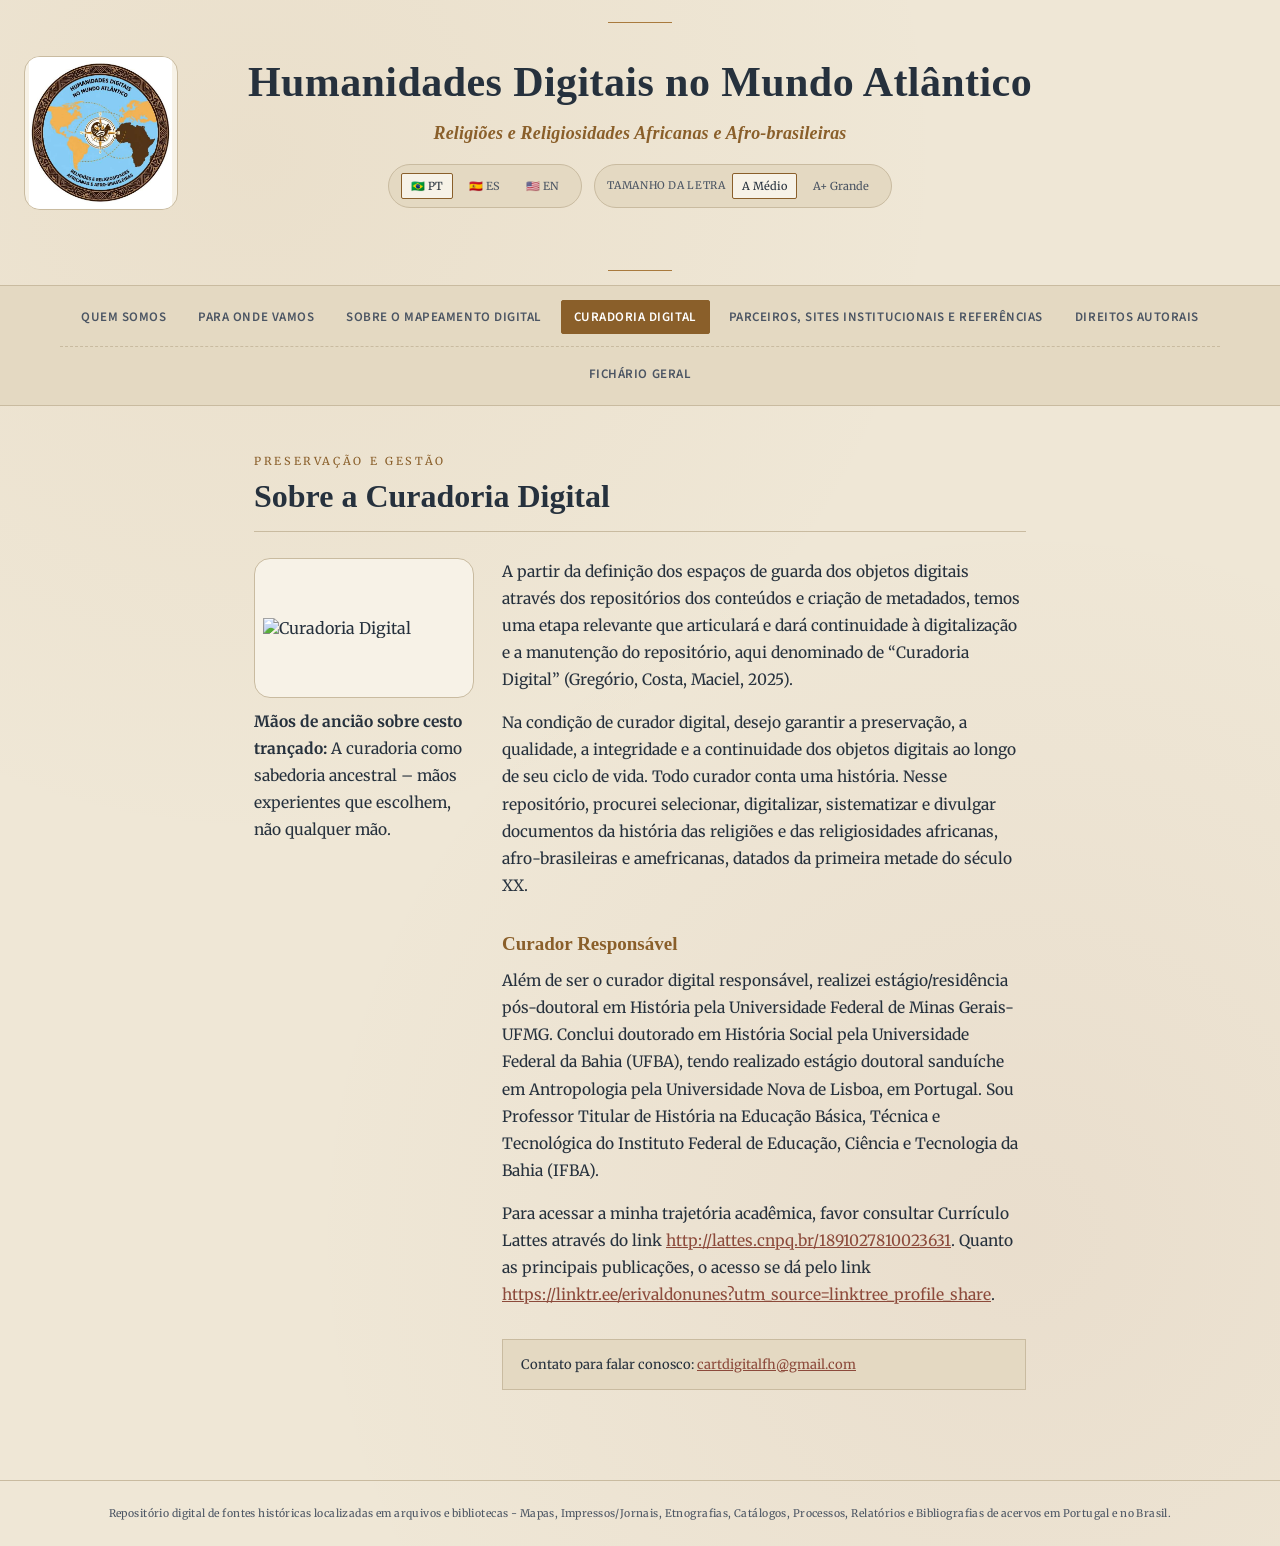
==== commit 0a98713f: "Improve responsive navigation and filters Keep the Partners and Copyright links together in the navi" ====
--- a/paginas/curadoria-digital.html
+++ b/paginas/curadoria-digital.html
@@ -42,8 +42,8 @@
     <a href="onde-chegar.html">Para Onde Vamos</a>
     <a href="sobre-cdfhma.html">Sobre o Mapeamento Digital</a>
     <a href="curadoria-digital.html" class="active" aria-current="page">Curadoria Digital</a>
-    <a href="parceiros.html">Parceiros, Sites Institucionais e Referências</a>
-    <a href="direitos-autorais.html">Direitos Autorais</a>
+    <span class="site-nav-par"><a href="parceiros.html">Parceiros, Sites Institucionais e Referências</a>
+    <a href="direitos-autorais.html">Direitos Autorais</a></span>
   </div>
   <div class="site-nav-row site-nav-row--fichario">
     <a href="../index.html">FICHÁRIO GERAL</a>
--- a/css/site.css
+++ b/css/site.css
@@ -1,4 +1,4 @@
-﻿@import url('https://cdnjs.cloudflare.com/ajax/libs/ibm-plex/6.4.1/css/ibm-plex-mono.min.css');
+﻿@import url('https://fonts.googleapis.com/css2?family=Merriweather:wght@400;700&family=Source+Sans+3:wght@600&display=swap');
 
   :root{
     --paper: #EFE7D6;
@@ -25,6 +25,8 @@
     --c-RELAT: #7A5C3E;  /* Relatório - marrom couro */
 
     --escala-fonte: 1;
+    --fonte-texto: 'Merriweather', 'Georgia', serif;
+    --fonte-menu: 'Source Sans 3', 'Segoe UI', Arial, sans-serif;
   }
 
   *{box-sizing:border-box;}
@@ -39,7 +41,7 @@
       radial-gradient(circle at 80% 80%, rgba(140,74,59,0.06), transparent 45%),
       var(--paper);
     color:var(--ink);
-    font-family: 'Source Serif 4', 'Georgia', serif;
+    font-family: var(--fonte-texto);
     -webkit-font-smoothing: antialiased;
   }
 
@@ -101,7 +103,7 @@
     display:block;
   }
   .brand-mark .brand-label{
-    font-family:'IBM Plex Mono', monospace;
+    font-family:var(--fonte-texto);
     font-size:calc(10.5px * var(--escala-fonte));
     letter-spacing:.1em;
     text-transform:uppercase;
@@ -198,7 +200,7 @@
     border:1px solid transparent;
     border-radius:2px;
     color:var(--ink-soft);
-    font-family:'IBM Plex Mono', monospace;
+    font-family:var(--fonte-texto);
     font-size:calc(11px * var(--escala-fonte));
     text-decoration:none;
     transition:all .15s ease;
@@ -220,7 +222,7 @@
   }
   .font-size-label{
     color:var(--ink-soft);
-    font-family:'IBM Plex Mono', monospace;
+    font-family:var(--fonte-texto);
     font-size:calc(10.5px * var(--escala-fonte));
     letter-spacing:.06em;
     text-transform:uppercase;
@@ -231,7 +233,7 @@
     border-radius:2px;
     background:none;
     color:var(--ink-soft);
-    font-family:'IBM Plex Mono', monospace;
+    font-family:var(--fonte-texto);
     font-size:calc(11px * var(--escala-fonte));
     cursor:pointer;
     transition:all .15s ease;
@@ -258,6 +260,17 @@
     justify-content:center;
     gap:6px;
   }
+  /* Mantém "Parceiros" e "Direitos Autorais" juntos: no celular o grupo é
+     transparente; em telas maiores os dois quebram de linha como um bloco só. */
+  .site-nav-par{ display:contents; }
+  @media (min-width:1024px){
+    .site-nav-par{
+      display:flex;
+      flex-wrap:nowrap;
+      gap:6px;
+    }
+    .site-nav-par a{ white-space:nowrap; }
+  }
   .site-nav-row--fichario{
     margin-top:2px;
     padding-top:10px;
@@ -265,9 +278,10 @@
     width:100%;
   }
   .site-nav a{
-    font-family:'IBM Plex Mono', monospace;
-    font-size:calc(10.5px * var(--escala-fonte));
-    letter-spacing:.07em;
+    font-family:var(--fonte-menu);
+    font-weight:600;
+    font-size:calc(13px * var(--escala-fonte));
+    letter-spacing:.04em;
     text-transform:uppercase;
     color:var(--ink-soft);
     background:transparent;
@@ -276,7 +290,8 @@
     border-radius:2px;
     cursor:pointer;
     transition: all .15s ease;
-    white-space:nowrap;
+    max-width:100%;
+    text-align:center;
   }
   .site-nav a:hover{
     color:var(--ink);
@@ -294,7 +309,7 @@
     padding:48px 24px 90px;
   }
   .content-eyebrow{
-    font-family:'IBM Plex Mono', monospace;
+    font-family:var(--fonte-texto);
     font-size:calc(11px * var(--escala-fonte));
     letter-spacing:.24em;
     text-transform:uppercase;
@@ -457,8 +472,17 @@
     margin:8px 0 24px;
     font-size:calc(13px * var(--escala-fonte));
   }
+  @media (max-width:640px){
+    .content-body-with-image > .content-text{
+      align-self:stretch;
+    }
+    .info-table{
+      display:block;
+      overflow-x:auto;
+    }
+  }
   .info-table caption{
-    font-family:'IBM Plex Mono', monospace;
+    font-family:var(--fonte-texto);
     font-size:calc(11px * var(--escala-fonte));
     letter-spacing:.06em;
     color:var(--ink-soft);
@@ -472,13 +496,13 @@
   }
   .info-table thead th{
     background:var(--paper-dark);
-    font-family:'IBM Plex Mono', monospace;
+    font-family:var(--fonte-texto);
     font-size:calc(10.5px * var(--escala-fonte));
     letter-spacing:.06em;
     text-transform:uppercase;
     color:var(--ink-soft);
   }
-  .info-table td{ font-family:'IBM Plex Mono', monospace; }
+  .info-table td{ font-family:var(--fonte-texto); font-variant-numeric:tabular-nums; }
   .info-table tfoot td{ font-weight:700; background:var(--paper-dark); }
 
   .meta-steps{
@@ -504,7 +528,7 @@
     border-radius:50%;
     background:var(--brass-dark);
     color:#fff;
-    font-family:'IBM Plex Mono', monospace;
+    font-family:var(--fonte-texto);
     font-size:calc(11px * var(--escala-fonte));
     display:flex;
     align-items:center;
@@ -512,7 +536,7 @@
   }
   .meta-steps .txt b{
     display:block;
-    font-family:'IBM Plex Mono', monospace;
+    font-family:var(--fonte-texto);
     font-size:calc(13px * var(--escala-fonte));
     line-height:1.4;
     letter-spacing:.04em;
@@ -533,7 +557,7 @@
     margin-bottom:24px;
   }
   .partner-cols h4{
-    font-family:'IBM Plex Mono', monospace;
+    font-family:var(--fonte-texto);
     font-size:calc(10.5px * var(--escala-fonte));
     letter-spacing:.08em;
     text-transform:uppercase;
@@ -554,12 +578,12 @@
     padding:16px 18px;
     border:1px solid var(--line);
     background:var(--paper-dark);
-    font-family:'IBM Plex Mono', monospace;
+    font-family:var(--fonte-texto);
     font-size:calc(13px * var(--escala-fonte));
   }
 
   .eyebrow{
-    font-family:'IBM Plex Mono', monospace;
+    font-family:var(--fonte-texto);
     font-size:calc(11px * var(--escala-fonte));
     letter-spacing:.28em;
     text-transform:uppercase;
@@ -631,14 +655,14 @@
   }
   .drawer-row .field{ flex-shrink:1; }
   .field label{
-    font-family:'IBM Plex Mono', monospace;
+    font-family:var(--fonte-texto);
     font-size:calc(10px * var(--escala-fonte));
     letter-spacing:.14em;
     text-transform:uppercase;
     color:var(--ink-soft);
   }
   .field input, .field select{
-    font-family:'IBM Plex Mono', monospace;
+    font-family:var(--fonte-texto);
     font-size:calc(13px * var(--escala-fonte));
     padding:8px 10px;
     border:1px solid var(--line);
@@ -655,13 +679,30 @@
   #busca{ min-width:180px; flex:1.4; }
 
   .count-tag{
-    font-family:'IBM Plex Mono', monospace;
+    font-family:var(--fonte-texto);
     font-size:calc(11px * var(--escala-fonte));
     color:var(--ink-soft);
     padding-bottom:9px;
     white-space:nowrap;
   }
   .count-tag b{ color:var(--ink); }
+
+  /* Telas estreitas: filtros em grade, para os rótulos não se encostarem */
+  @media (max-width:900px){
+    .drawer{ position:static; padding-left:24px; padding-right:24px; }
+    .drawer-row,
+    .drawer-row-secondary{
+      display:grid;
+      grid-template-columns:repeat(auto-fit, minmax(140px, 1fr));
+      gap:12px;
+      align-items:end;
+      overflow-x:visible;
+    }
+    .drawer-row .field:has(#busca),
+    .drawer-row .count-tag{ grid-column:1 / -1; }
+    .drawer-row .count-tag{ text-align:center; padding-bottom:0; }
+    .field input, .field select, #busca{ min-width:0; }
+  }
 
   /* ---------- Grid de fichas ---------- */
   main{
@@ -702,7 +743,7 @@
   }
 
   .catalog-no{
-    font-family:'IBM Plex Mono', monospace;
+    font-family:var(--fonte-texto);
     font-size:calc(11px * var(--escala-fonte));
     color:var(--ink-soft);
     letter-spacing:.06em;
@@ -710,7 +751,7 @@
 
   .tipo-tag{
     align-self:flex-start;
-    font-family:'IBM Plex Mono', monospace;
+    font-family:var(--fonte-texto);
     font-size:calc(10px * var(--escala-fonte));
     letter-spacing:.08em;
     text-transform:uppercase;
@@ -733,7 +774,7 @@
     color:var(--ink-soft);
   }
   .titulo-original em{
-    font-family:'IBM Plex Mono', monospace;
+    font-family:var(--fonte-texto);
     font-size:calc(10.5px * var(--escala-fonte));
     font-style:normal;
     letter-spacing:.06em;
@@ -751,7 +792,7 @@
     display:flex;
     flex-wrap:wrap;
     gap:8px 18px;
-    font-family:'IBM Plex Mono', monospace;
+    font-family:var(--fonte-texto);
     font-size:calc(11.5px * var(--escala-fonte));
     color:var(--ink);
     border-top:1px dashed var(--line);
@@ -770,13 +811,13 @@
   .tema{
     font-size:calc(12px * var(--escala-fonte));
     color:var(--brass-dark);
-    font-family:'IBM Plex Mono', monospace;
+    font-family:var(--fonte-texto);
   }
 
   .link-arquivo{
     margin-top:6px;
     align-self:flex-start;
-    font-family:'IBM Plex Mono', monospace;
+    font-family:var(--fonte-texto);
     font-size:calc(12px * var(--escala-fonte));
     color:var(--seal);
     text-decoration:none;
@@ -789,7 +830,7 @@
   .link-indisponivel{
     margin-top:6px;
     align-self:flex-start;
-    font-family:'IBM Plex Mono', monospace;
+    font-family:var(--fonte-texto);
     font-size:calc(12px * var(--escala-fonte));
     color:var(--ink-soft);
     opacity:.7;
@@ -815,7 +856,7 @@
     padding:12px 16px;
   }
   .legenda summary{
-    font-family:'IBM Plex Mono', monospace;
+    font-family:var(--fonte-texto);
     font-size:calc(11px * var(--escala-fonte));
     letter-spacing:.1em;
     text-transform:uppercase;
@@ -829,7 +870,7 @@
     margin-top:12px;
   }
   .legenda-grupo h4{
-    font-family:'IBM Plex Mono', monospace;
+    font-family:var(--fonte-texto);
     font-size:calc(10px * var(--escala-fonte));
     letter-spacing:.1em;
     text-transform:uppercase;
@@ -851,16 +892,35 @@
     background:var(--brass);
   }
   .legenda-item .sigla{
-    font-family:'IBM Plex Mono', monospace;
+    font-family:var(--fonte-texto);
     font-weight:700;
     min-width:44px;
+    flex-shrink:0;
+    white-space:nowrap;
+  }
+  /* Alinha as descrições pela sigla mais larga de cada grupo (ex.: ADBMNE) */
+  @supports (grid-template-columns: subgrid){
+    .legenda-grupo{
+      display:grid;
+      grid-template-columns:max-content 1fr;
+      column-gap:8px;
+      align-content:start;
+    }
+    .legenda-grupo.com-swatch{ grid-template-columns:max-content max-content 1fr; }
+    .legenda-grupo h4{ grid-column:1 / -1; }
+    .legenda-item{
+      display:grid;
+      grid-template-columns:subgrid;
+      grid-column:1 / -1;
+    }
+    .legenda-item .swatch{ align-self:center; }
   }
 
   .empty, .erro{
     text-align:center;
     padding:60px 20px;
     color:var(--ink-soft);
-    font-family:'IBM Plex Mono', monospace;
+    font-family:var(--fonte-texto);
     font-size:calc(13px * var(--escala-fonte));
   }
   .erro{ color:var(--seal); }
@@ -868,7 +928,7 @@
   footer{
     text-align:center;
     padding:26px;
-    font-family:'IBM Plex Mono', monospace;
+    font-family:var(--fonte-texto);
     font-size:calc(10.5px * var(--escala-fonte));
     color:var(--ink-soft);
     border-top:1px solid var(--line);
